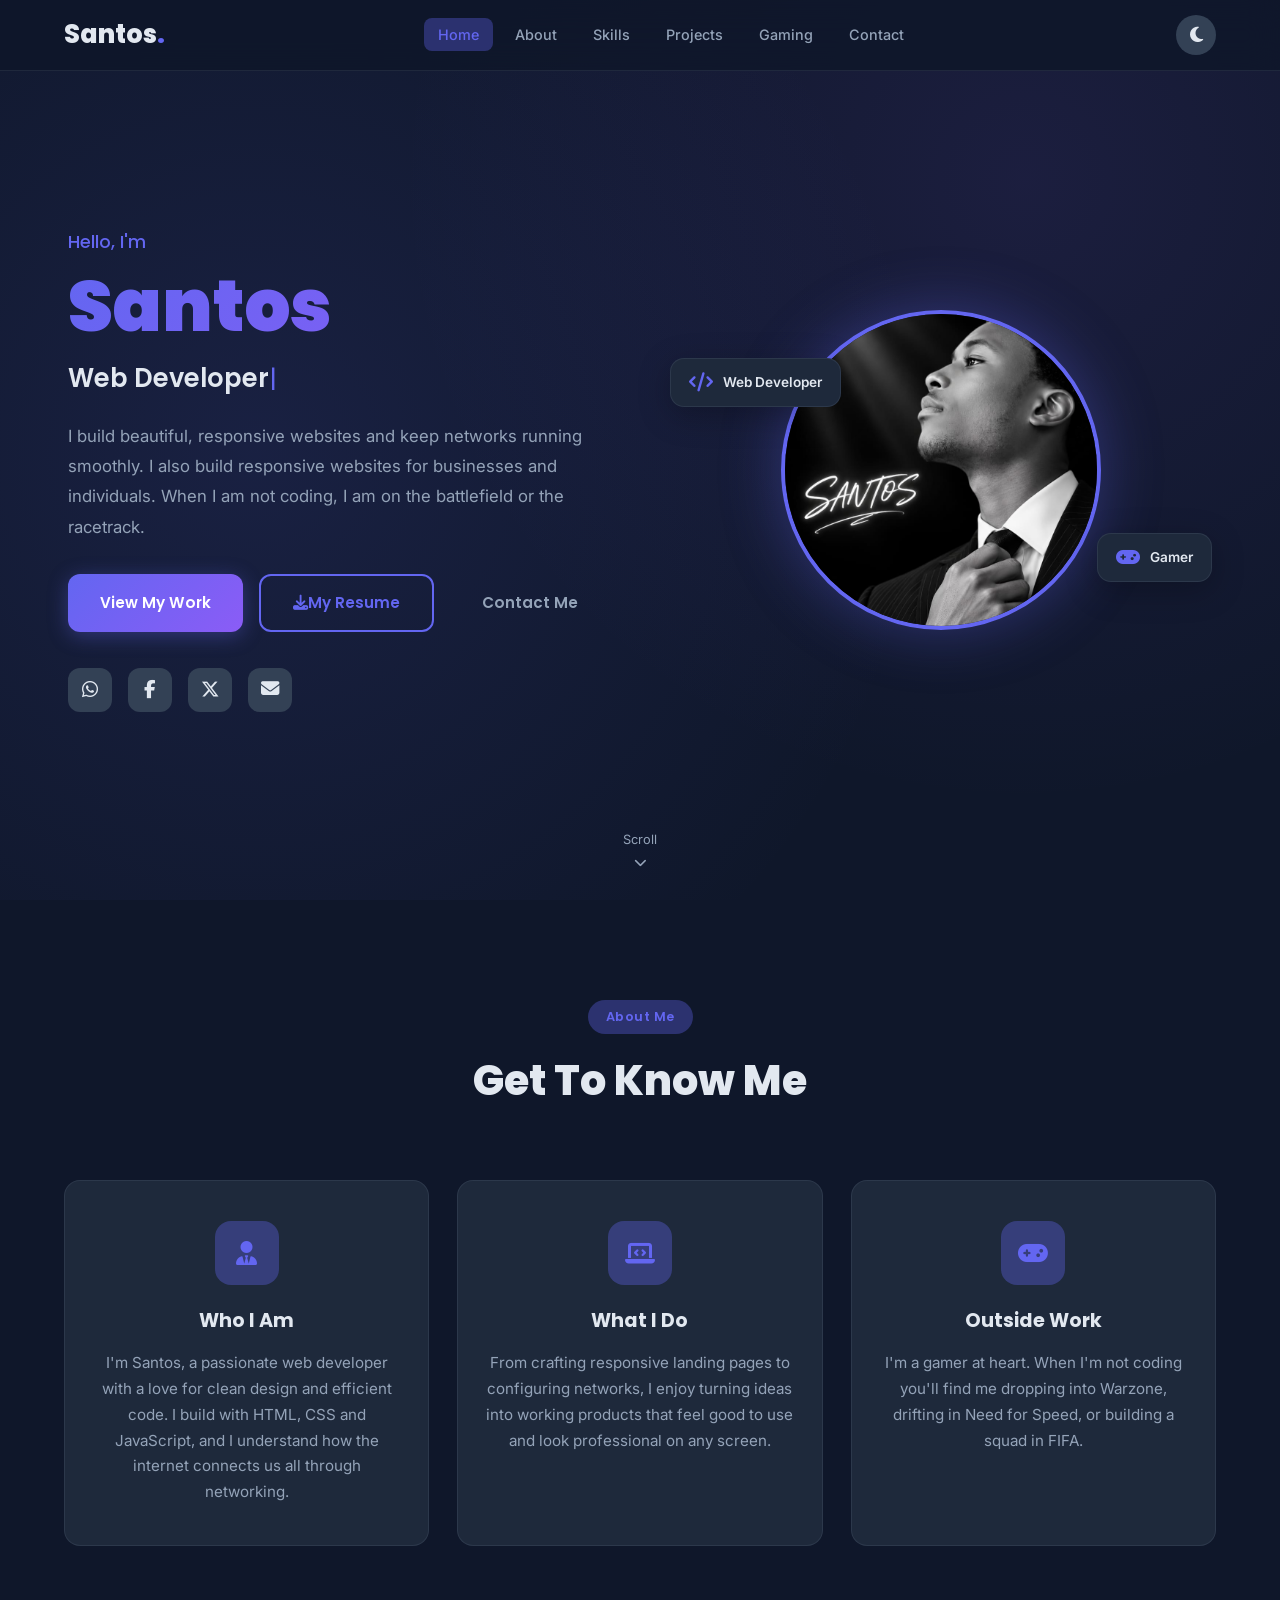
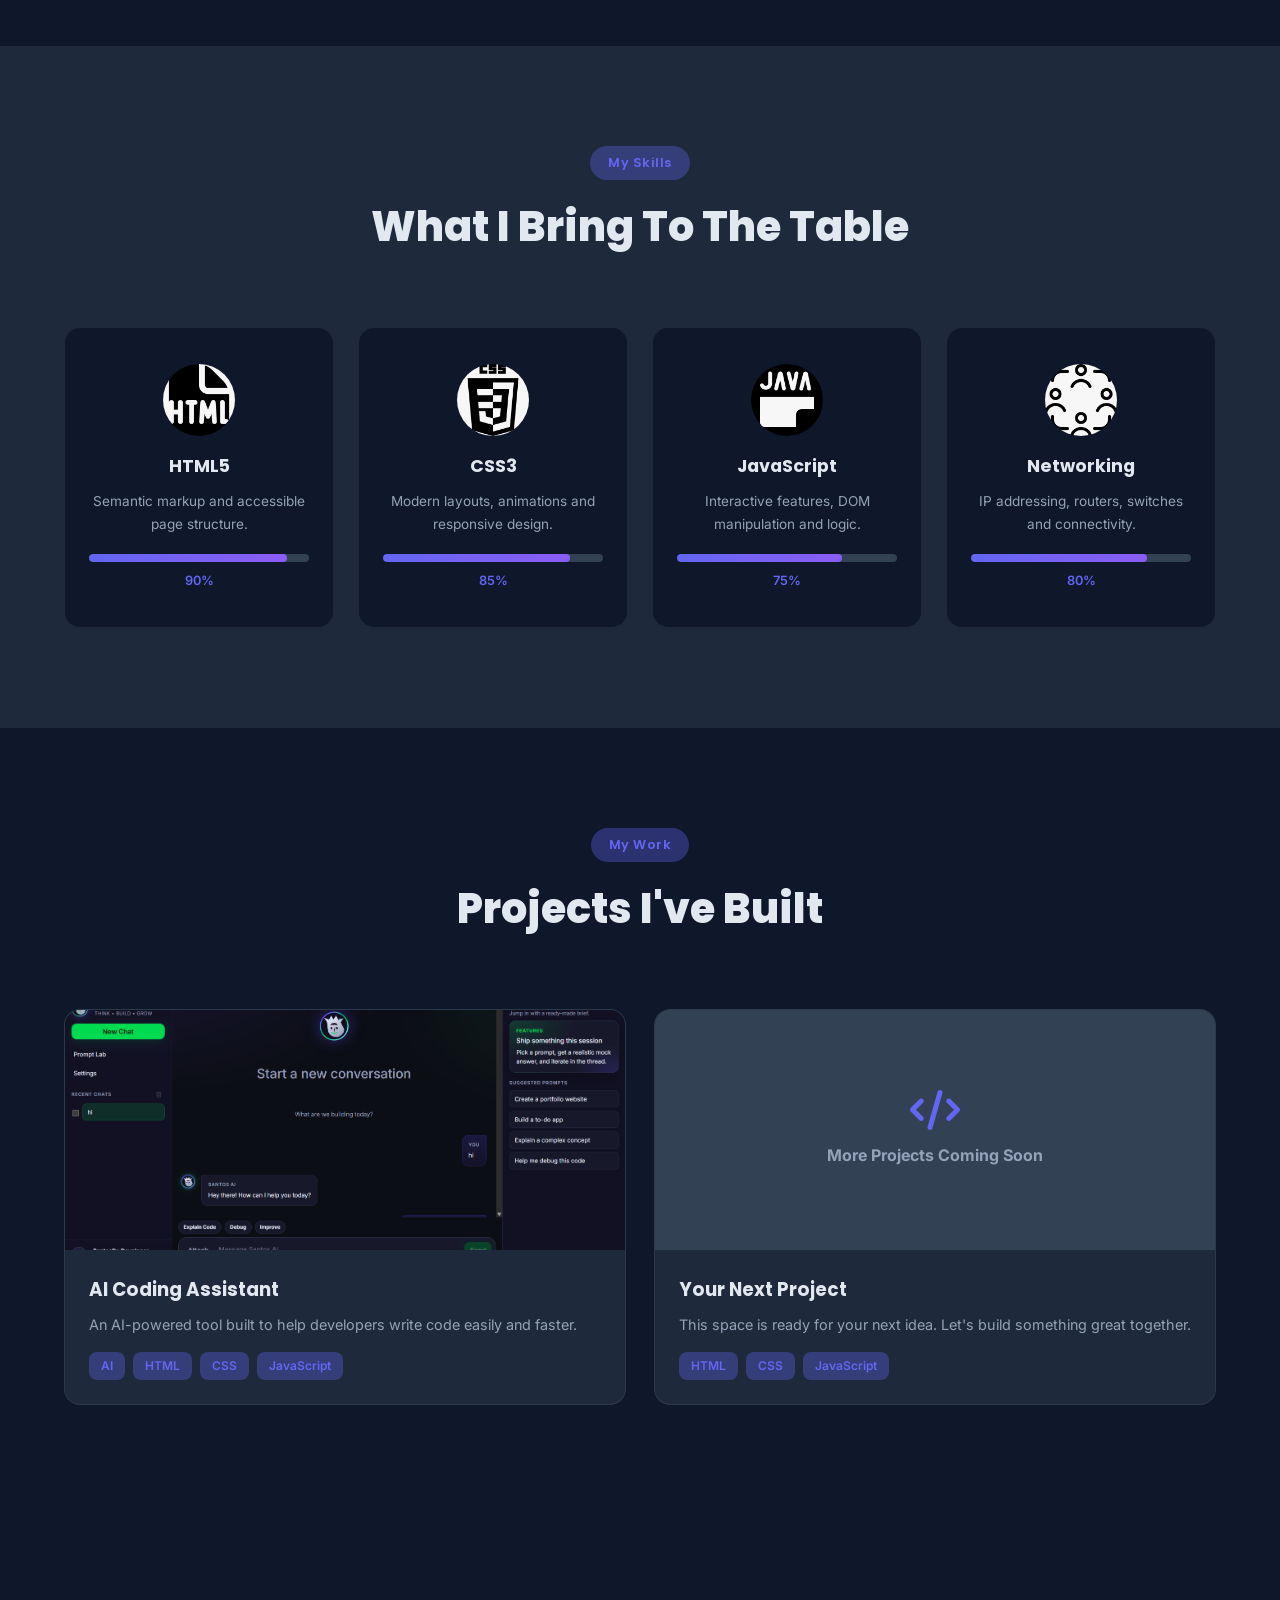
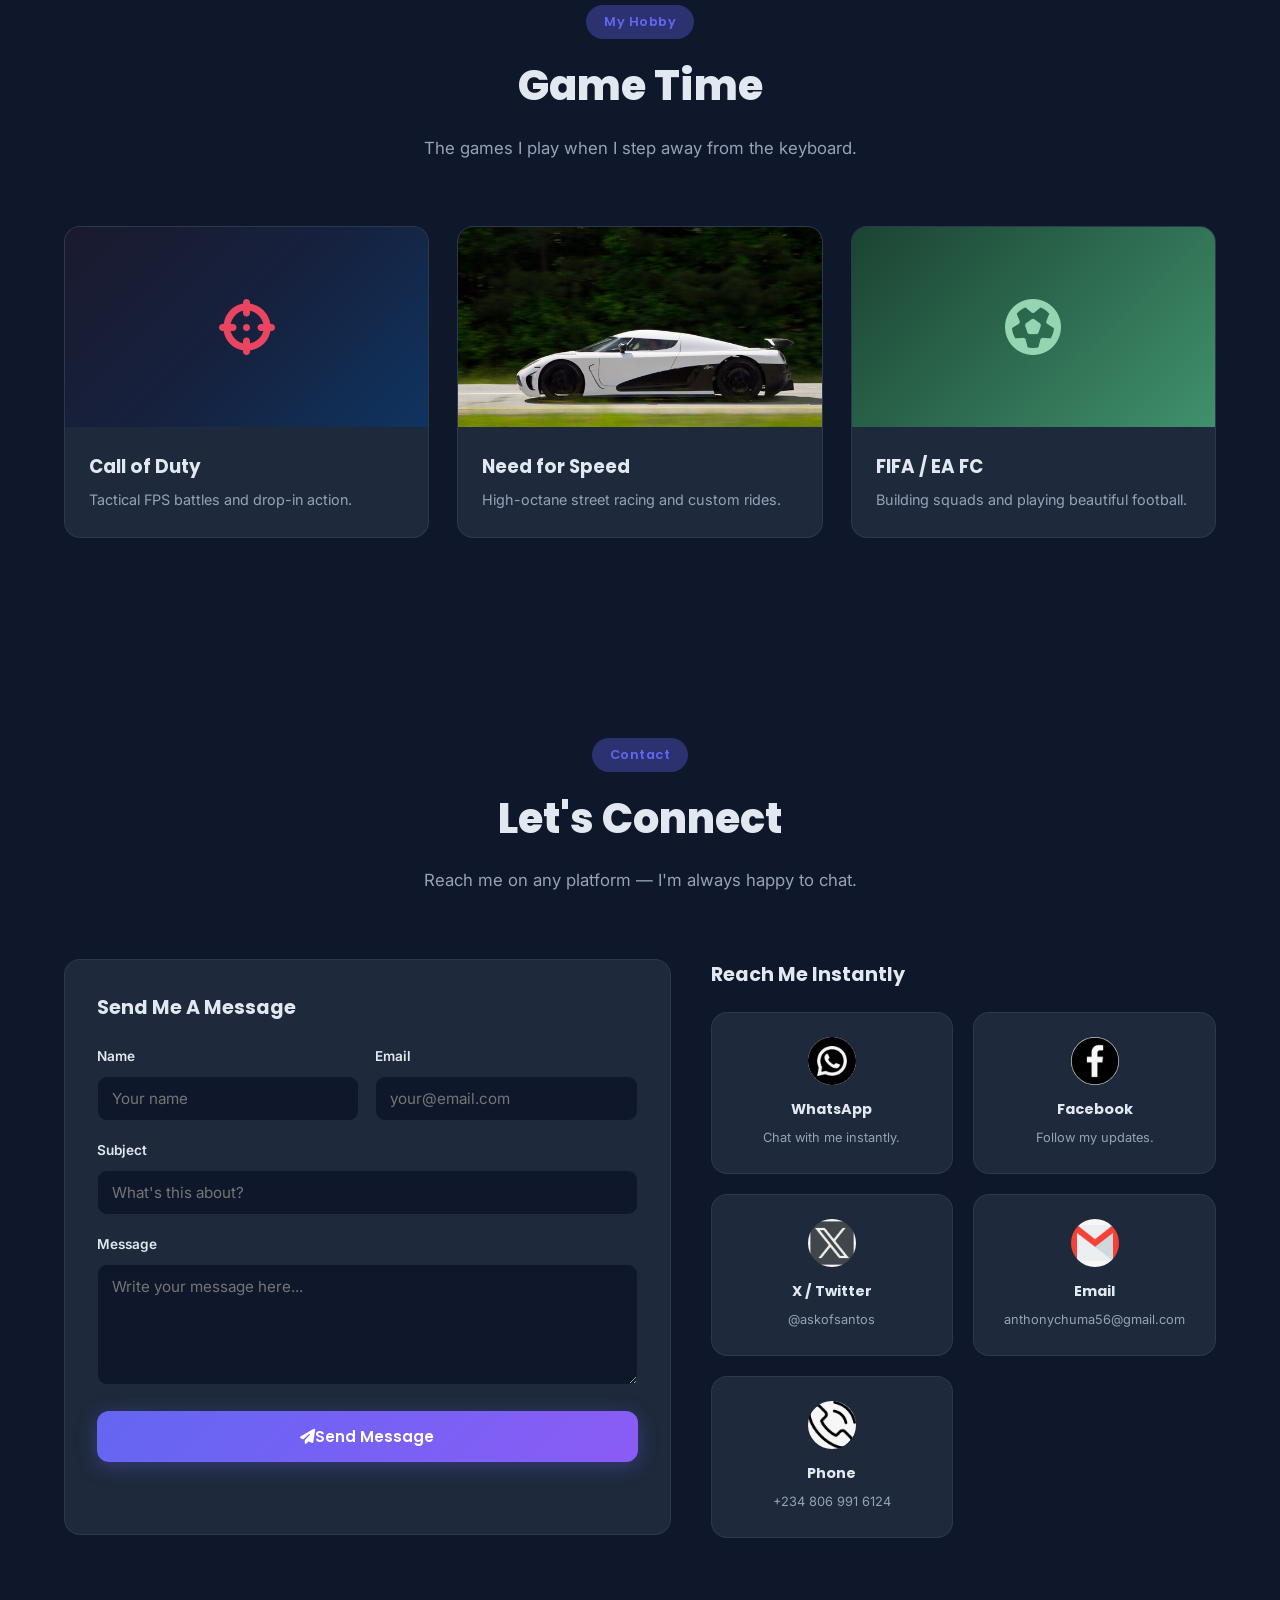
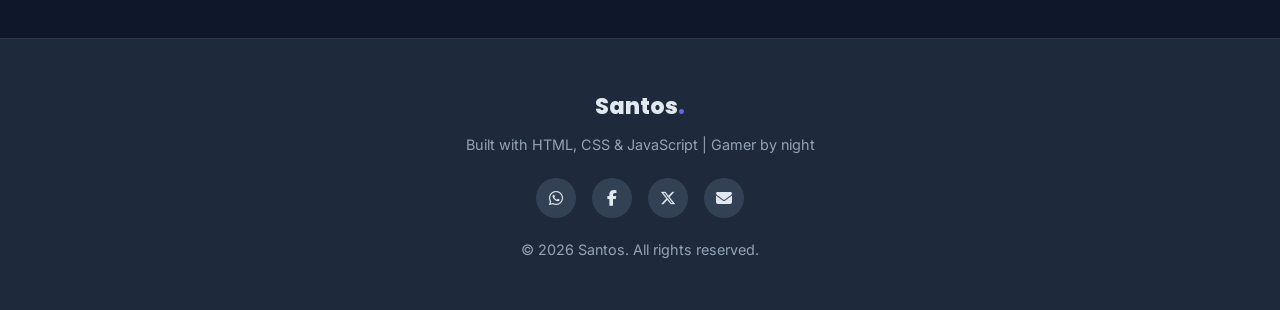
==== index.html @ 4226665b "Update hero description with business websites line" ====
<!DOCTYPE html>
<html lang="en">
<head>
  <meta charset="UTF-8">
  <meta name="viewport" content="width=device-width, initial-scale=1.0">
  <title>Santos | Portfolio</title>
  <meta name="description" content="Portfolio of Santos - Web Developer (HTML, CSS, JavaScript, Networking) and Gamer.">
  <link rel="icon" type="image/png" href="Favicon/favicon.png">
  <link rel="preconnect" href="https://fonts.googleapis.com">
  <link rel="preconnect" href="https://fonts.gstatic.com" crossorigin>
  <link href="https://fonts.googleapis.com/css2?family=Poppins:wght@400;500;600;700;800;900&family=Inter:wght@300;400;500;600;700&display=swap" rel="stylesheet">
  <link rel="stylesheet" href="https://cdnjs.cloudflare.com/ajax/libs/font-awesome/6.5.1/css/all.min.css" integrity="sha512-DTOQO9RWCH3ppGqcWaEA1BIZOC6xxalwEsw9c2QQeAIftl+Vegovlnee1c9QX4TctnWMn13TZye+giMm8e2LwA==" crossorigin="anonymous" referrerpolicy="no-referrer" />
  <link rel="stylesheet" href="css/style.css">
</head>
<body>

  <!-- ======= NAVBAR ======= -->
  <header class="navbar" id="navbar">
    <nav class="nav-container">
      <a href="#home" class="logo">Santos<span class="dot">.</span></a>
      <ul class="nav-links" id="navLinks">
        <li><a href="#home" class="nav-link active">Home</a></li>
        <li><a href="#about" class="nav-link">About</a></li>
        <li><a href="#skills" class="nav-link">Skills</a></li>
        <li><a href="#projects" class="nav-link">Projects</a></li>
        <li><a href="#gaming" class="nav-link">Gaming</a></li>
        <li><a href="#contact" class="nav-link">Contact</a></li>
      </ul>
      <div class="nav-actions">
        <button class="theme-toggle" id="themeToggle" aria-label="Toggle dark/light theme">
          <i class="fas fa-moon" id="themeIcon"></i>
        </button>
        <button class="hamburger" id="hamburger" aria-label="Open menu">
          <span></span><span></span><span></span>
        </button>
      </div>
    </nav>
  </header>

  <!-- ======= HERO ======= -->
  <section id="home" class="hero">
    <div class="hero-container container">
      <div class="hero-text reveal">
        <p class="hero-greet">Hello, I'm</p>
        <h1 class="hero-name">Santos</h1>
        <h2 class="hero-role"><span class="typewriter" id="typewriter"></span><span class="cursor">|</span></h2>
        <p class="hero-desc">
          I build beautiful, responsive websites and keep networks running smoothly.
          I also build responsive websites for businesses and individuals.
          When I am not coding, I am on the battlefield or the racetrack.
        </p>
        <div class="hero-btns">
          <a href="#projects" class="btn btn-primary">View My Work</a>
          <a href="resume.html" class="btn btn-outline"><i class="fas fa-download"></i> My Resume</a>
          <a href="#contact" class="btn btn-ghost">Contact Me</a>
        </div>
        <div class="hero-socials">
          <a href="https://wa.me/2348069916124" target="_blank" rel="noopener" title="WhatsApp"><i class="fab fa-whatsapp"></i></a>
          <a href="https://facebook.com/" target="_blank" rel="noopener" title="Facebook"><i class="fab fa-facebook-f"></i></a>
          <a href="https://x.com/askofsantos" target="_blank" rel="noopener" title="X (Twitter)"><i class="fab fa-x-twitter"></i></a>
          <a href="mailto:anthonychuma56@gmail.com" title="Email"><i class="fas fa-envelope"></i></a>
        </div>
      </div>
      <div class="hero-image reveal">
        <div class="img-frame">
          <img src="Assets/profile-picture.jpeg" alt="Santos profile picture">
        </div>
        <div class="floating-badge badge-code">
          <i class="fas fa-code"></i><span>Web Developer</span>
        </div>
        <div class="floating-badge badge-gamer">
          <i class="fas fa-gamepad"></i><span>Gamer</span>
        </div>
      </div>
    </div>
    <div class="scroll-indicator">
      <span>Scroll</span>
      <i class="fas fa-chevron-down"></i>
    </div>
  </section>

  <!-- ======= ABOUT ======= -->
  <section id="about" class="about section">
    <div class="container">
      <div class="section-head reveal">
        <span class="section-tag">About Me</span>
        <h2 class="section-title">Get To Know Me</h2>
      </div>
      <div class="about-grid">
        <div class="about-card reveal">
          <div class="about-icon"><i class="fas fa-user-tie"></i></div>
          <h3>Who I Am</h3>
          <p>
            I'm Santos, a passionate web developer with a love for clean design and
            efficient code. I build with HTML, CSS and JavaScript, and I understand
            how the internet connects us all through networking.
          </p>
        </div>
        <div class="about-card reveal">
          <div class="about-icon"><i class="fas fa-laptop-code"></i></div>
          <h3>What I Do</h3>
          <p>
            From crafting responsive landing pages to configuring networks,
            I enjoy turning ideas into working products that feel good to use
            and look professional on any screen.
          </p>
        </div>
        <div class="about-card reveal">
          <div class="about-icon"><i class="fas fa-gamepad"></i></div>
          <h3>Outside Work</h3>
          <p>
            I'm a gamer at heart. When I'm not coding you'll find me dropping
            into Warzone, drifting in Need for Speed, or building a squad in FIFA.
          </p>
        </div>
      </div>
    </div>
  </section>

  <!-- ======= SKILLS ======= -->
  <section id="skills" class="skills section">
    <div class="container">
      <div class="section-head reveal">
        <span class="section-tag">My Skills</span>
        <h2 class="section-title">What I Bring To The Table</h2>
      </div>
      <div class="skills-grid">
        <div class="skill-card reveal">
          <div class="skill-logo">
            <img src="Icon/html.png" alt="HTML5 icon">
          </div>
          <h3>HTML5</h3>
          <p>Semantic markup and accessible page structure.</p>
          <div class="skill-bar"><span class="bar bar-html"></span></div>
          <span class="skill-level">90%</span>
        </div>
        <div class="skill-card reveal">
          <div class="skill-logo">
            <img src="Icon/css.png" alt="CSS3 icon">
          </div>
          <h3>CSS3</h3>
          <p>Modern layouts, animations and responsive design.</p>
          <div class="skill-bar"><span class="bar bar-css"></span></div>
          <span class="skill-level">85%</span>
        </div>
        <div class="skill-card reveal">
          <div class="skill-logo">
            <img src="Icon/js.png" alt="JavaScript icon">
          </div>
          <h3>JavaScript</h3>
          <p>Interactive features, DOM manipulation and logic.</p>
          <div class="skill-bar"><span class="bar bar-js"></span></div>
          <span class="skill-level">75%</span>
        </div>
        <div class="skill-card reveal">
          <div class="skill-logo">
            <img src="Icon/networking.png" alt="Networking icon">
          </div>
          <h3>Networking</h3>
          <p>IP addressing, routers, switches and connectivity.</p>
          <div class="skill-bar"><span class="bar bar-net"></span></div>
          <span class="skill-level">80%</span>
        </div>
      </div>
    </div>
  </section>

  <!-- ======= PROJECTS ======= -->
  <section id="projects" class="projects section">
    <div class="container">
      <div class="section-head reveal">
        <span class="section-tag">My Work</span>
        <h2 class="section-title">Projects I've Built</h2>
      </div>
      <div class="projects-grid">
        <div class="project-card reveal">
          <div class="project-img">
            <img src="Assets/project-screenshot.png" alt="AI coding assistant screenshot">
            <div class="project-overlay">
              <div class="project-overlay-note">
                <i class="fas fa-folder-open"></i>
                <span>Available on request</span>
              </div>
            </div>
          </div>
          <div class="project-info">
            <h3>AI Coding Assistant</h3>
            <p>An AI-powered tool built to help developers write code easily and faster.</p>
            <div class="project-tags">
              <span>AI</span><span>HTML</span><span>CSS</span><span>JavaScript</span>
            </div>
          </div>
        </div>
        <div class="project-card reveal">
          <div class="project-img">
            <div class="project-placeholder">
              <i class="fas fa-code"></i>
              <h3>More Projects Coming Soon</h3>
            </div>
          </div>
          <div class="project-info">
            <h3>Your Next Project</h3>
            <p>This space is ready for your next idea. Let's build something great together.</p>
            <div class="project-tags">
              <span>HTML</span><span>CSS</span><span>JavaScript</span>
            </div>
          </div>
        </div>
      </div>
    </div>
  </section>

  <!-- ======= GAMING ======= -->
  <section id="gaming" class="gaming section">
    <div class="container">
      <div class="section-head reveal">
        <span class="section-tag">My Hobby</span>
        <h2 class="section-title">Game Time</h2>
        <p class="section-sub">The games I play when I step away from the keyboard.</p>
      </div>
      <div class="gaming-grid">
        <div class="game-card reveal">
          <div class="game-art cod-art"><i class="fas fa-crosshairs"></i></div>
          <div class="game-info">
            <h3>Call of Duty</h3>
            <p>Tactical FPS battles and drop-in action.</p>
          </div>
        </div>
        <div class="game-card reveal">
          <div class="game-art">
            <img src="Assets/nfs-card-1.png" alt="Need for Speed">
          </div>
          <div class="game-info">
            <h3>Need for Speed</h3>
            <p>High-octane street racing and custom rides.</p>
          </div>
        </div>
        <div class="game-card reveal">
          <div class="game-art fifa-art"><i class="fas fa-futbol"></i></div>
          <div class="game-info">
            <h3>FIFA / EA FC</h3>
            <p>Building squads and playing beautiful football.</p>
          </div>
        </div>
      </div>
    </div>
  </section>

  <!-- ======= CONTACT ======= -->
  <section id="contact" class="contact section">
    <div class="container">
      <div class="section-head reveal">
        <span class="section-tag">Contact</span>
        <h2 class="section-title">Let's Connect</h2>
        <p class="section-sub">Reach me on any platform — I'm always happy to chat.</p>
      </div>
      <div class="contact-cols reveal">
        <div class="contact-form-wrap">
          <h3 class="form-title">Send Me A Message</h3>
          <form id="contactForm" class="contact-form" novalidate>
            <div class="form-row">
              <div class="form-group">
                <label for="name">Name</label>
                <input type="text" id="name" name="name" placeholder="Your name" required>
              </div>
              <div class="form-group">
                <label for="email">Email</label>
                <input type="email" id="email" name="email" placeholder="your@email.com" required>
              </div>
            </div>
            <div class="form-group">
              <label for="subject">Subject</label>
              <input type="text" id="subject" name="subject" placeholder="What's this about?" required>
            </div>
            <div class="form-group">
              <label for="message">Message</label>
              <textarea id="message" name="message" rows="5" placeholder="Write your message here..." required></textarea>
            </div>
            <button type="submit" class="btn btn-primary form-submit">
              <i class="fas fa-paper-plane"></i> Send Message
            </button>
            <p class="form-status" id="formStatus" role="alert"></p>
          </form>
        </div>
        <div class="contact-cards-wrap">
          <h3 class="form-title">Reach Me Instantly</h3>
          <div class="contact-grid">
        <a href="https://wa.me/2348069916124" target="_blank" rel="noopener" class="contact-card">
          <img src="Icon/whatsapp.png" alt="WhatsApp" class="contact-icon">
          <h3>WhatsApp</h3>
          <p>Chat with me instantly.</p>
        </a>
        <a href="https://facebook.com/" target="_blank" rel="noopener" class="contact-card">
          <img src="Icon/facebook.png" alt="Facebook" class="contact-icon">
          <h3>Facebook</h3>
          <p>Follow my updates.</p>
        </a>
        <a href="https://x.com/askofsantos" target="_blank" rel="noopener" class="contact-card">
          <img src="Icon/x.png" alt="X (Twitter)" class="contact-icon">
          <h3>X / Twitter</h3>
          <p>@askofsantos</p>
        </a>
        <a href="mailto:anthonychuma56@gmail.com" class="contact-card">
          <img src="Icon/email.png" alt="Email" class="contact-icon">
          <h3>Email</h3>
          <p>anthonychuma56@gmail.com</p>
        </a>
        <a href="tel:+2348069916124" class="contact-card">
          <img src="Icon/phone.png" alt="Phone" class="contact-icon">
          <h3>Phone</h3>
          <p>+234 806 991 6124</p>
        </a>
      </div>
        </div>
      </div>
    </div>
  </section>

  <!-- ======= FOOTER ======= -->
  <footer class="footer">
    <div class="container">
      <div class="footer-brand">Santos<span class="dot">.</span></div>
      <p>Built with HTML, CSS &amp; JavaScript | Gamer by night</p>
      <div class="footer-socials">
        <a href="https://wa.me/2348069916124" target="_blank" rel="noopener" title="WhatsApp"><i class="fab fa-whatsapp"></i></a>
        <a href="https://facebook.com/" target="_blank" rel="noopener" title="Facebook"><i class="fab fa-facebook-f"></i></a>
        <a href="https://x.com/askofsantos" target="_blank" rel="noopener" title="X (Twitter)"><i class="fab fa-x-twitter"></i></a>
        <a href="mailto:anthonychuma56@gmail.com" title="Email"><i class="fas fa-envelope"></i></a>
      </div>
      <p class="footer-copy">&copy; <span id="year"></span> Santos. All rights reserved.</p>
    </div>
  </footer>

  <button id="backToTop" class="back-to-top" aria-label="Back to top">
    <i class="fas fa-arrow-up"></i>
  </button>

  <script src="js/script.js"></script>
</body>
</html>
---- css/style.css ----
/* ======================================
   VARIABLES & THEME
   ====================================== */
:root {
  --bg: #0f172a;
  --bg2: #1e293b;
  --surface: #334155;
  --text: #e2e8f0;
  --text2: #94a3b8;
  --accent: #6366f1;
  --accent2: #8b5cf6;
  --accent-glow: rgba(99,102,241,.35);
  --gradient: linear-gradient(135deg, var(--accent), var(--accent2));
  --border: rgba(148,163,184,.12);
  --card-shadow: 0 8px 32px rgba(0,0,0,.25);
  --radius: 16px;
  --transition: .35s cubic-bezier(.4,0,.2,1);
  --font-head: 'Poppins', sans-serif;
  --font-body: 'Inter', sans-serif;
}

[data-theme="light"] {
  --bg: #f1f5f9;
  --bg2: #ffffff;
  --surface: #e2e8f0;
  --text: #0f172a;
  --text2: #475569;
  --border: rgba(15,23,42,.08);
  --card-shadow: 0 8px 32px rgba(0,0,0,.08);
}

/* ======================================
   RESET
   ====================================== */
*, *::before, *::after { margin: 0; padding: 0; box-sizing: border-box; }
html { scroll-behavior: smooth; scroll-padding-top: 80px; }
body {
  font-family: var(--font-body);
  background: var(--bg);
  color: var(--text);
  line-height: 1.7;
  transition: background var(--transition), color var(--transition);
  overflow-x: hidden;
}
a { text-decoration: none; color: inherit; transition: color var(--transition); }
ul { list-style: none; }
img { max-width: 100%; display: block; }
button { border: none; background: none; cursor: pointer; color: inherit; font-family: inherit; }
.container { max-width: 1200px; margin: 0 auto; padding: 0 24px; }

/* ======================================
   SCROLLBAR
   ====================================== */
::-webkit-scrollbar { width: 8px; }
::-webkit-scrollbar-track { background: var(--bg); }
::-webkit-scrollbar-thumb { background: var(--accent); border-radius: 99px; }

/* ======================================
   NAVBAR
   ====================================== */
.navbar {
  position: fixed; top: 0; left: 0; width: 100%; z-index: 1000;
  background: rgba(15,23,42,.85);
  backdrop-filter: blur(16px);
  border-bottom: 1px solid var(--border);
  transition: background var(--transition);
}
[data-theme="light"] .navbar { background: rgba(241,245,249,.85); }
.nav-container {
  max-width: 1200px; margin: 0 auto; padding: 0 24px;
  display: flex; align-items: center; justify-content: space-between;
  height: 70px;
}
.logo {
  font-family: var(--font-head); font-size: 1.6rem; font-weight: 800;
  color: var(--text); transition: color var(--transition);
}
.dot { color: var(--accent); }
.nav-links { display: flex; gap: 8px; }
.nav-link {
  font-size: .9rem; font-weight: 500; padding: 8px 14px; border-radius: 8px;
  color: var(--text2); transition: color var(--transition), background var(--transition);
}
.nav-link:hover, .nav-link.active { color: var(--accent); background: var(--accent-glow); }
.nav-actions { display: flex; align-items: center; gap: 12px; }
.theme-toggle {
  width: 40px; height: 40px; border-radius: 50%;
  display: flex; align-items: center; justify-content: center;
  background: var(--surface); font-size: 1.1rem; transition: background var(--transition), transform .3s;
}
.theme-toggle:hover { transform: rotate(30deg); background: var(--accent-glow); }
.hamburger { display: none; flex-direction: column; gap: 5px; width: 28px; padding: 4px 0; }
.hamburger span {
  display: block; height: 2.5px; background: var(--text); border-radius: 4px;
  transition: transform var(--transition), opacity var(--transition);
}
.hamburger.open span:nth-child(1) { transform: translateY(8px) rotate(45deg); }
.hamburger.open span:nth-child(2) { opacity: 0; }
.hamburger.open span:nth-child(3) { transform: translateY(-8px) rotate(-45deg); }

/* ======================================
   HERO
   ====================================== */
.hero {
  min-height: 100vh; display: flex; align-items: center; position: relative;
  padding: 120px 0 80px;
  background:
    radial-gradient(circle at 20% 50%, rgba(99,102,241,.12) 0%, transparent 60%),
    radial-gradient(circle at 80% 20%, rgba(139,92,246,.10) 0%, transparent 50%),
    var(--bg);
}
.hero-container {
  display: grid; grid-template-columns: 1fr 1fr; align-items: center; gap: 60px;
}
.hero-greet {
  font-size: 1.1rem; font-weight: 500; color: var(--accent); margin-bottom: 8px;
  font-family: var(--font-head);
}
.hero-name {
  font-family: var(--font-head); font-size: clamp(2.8rem,6vw,4.5rem);
  font-weight: 900; line-height: 1.1; margin-bottom: 12px;
  background: var(--gradient); -webkit-background-clip: text;
  -webkit-text-fill-color: transparent; background-clip: text;
}
.hero-role {
  font-family: var(--font-head); font-size: clamp(1.2rem,2.5vw,1.6rem);
  font-weight: 600; margin-bottom: 20px; color: var(--text2); min-height: 42px;
}
.typewriter { color: var(--text); }
.cursor { animation: blink .8s step-end infinite; color: var(--accent); font-weight: 400; }
@keyframes blink { 50% { opacity: 0; } }
.hero-desc {
  font-size: 1.05rem; color: var(--text2); max-width: 520px; margin-bottom: 32px; line-height: 1.8;
}
.hero-btns { display: flex; gap: 16px; flex-wrap: wrap; margin-bottom: 36px; }
.btn {
  display: inline-flex; align-items: center; justify-content: center;
  padding: 14px 32px; border-radius: 12px; font-weight: 600; font-size: .95rem;
  transition: transform .25s, box-shadow .3s; font-family: var(--font-head);
}
.btn:hover { transform: translateY(-3px); }
.btn-primary {
  background: var(--gradient); color: #fff;
  box-shadow: 0 4px 20px var(--accent-glow);
}
.btn-primary:hover { box-shadow: 0 8px 30px var(--accent-glow); }
.btn-outline { border: 2px solid var(--accent); color: var(--accent); }
.btn-outline:hover { background: var(--accent-glow); }
.btn-ghost { color: var(--text2); }
.btn-ghost:hover { color: var(--accent); }
.btn-ghost i { font-size: 1rem; }

.hero-socials { display: flex; gap: 16px; }
.hero-socials a {
  width: 44px; height: 44px; border-radius: 12px;
  display: flex; align-items: center; justify-content: center;
  background: var(--surface); font-size: 1.15rem; transition: background var(--transition), transform .3s;
}
.hero-socials a:hover { background: var(--accent); color: #fff; transform: translateY(-3px); }

.hero-image { position: relative; display: flex; justify-content: center; }
.img-frame {
  width: 320px; height: 320px; border-radius: 50%; overflow: hidden;
  border: 4px solid var(--accent);
  box-shadow: 0 0 60px var(--accent-glow);
  animation: pulse-frame 4s ease-in-out infinite;
}
@keyframes pulse-frame {
  0%,100% { box-shadow: 0 0 30px var(--accent-glow); }
  50% { box-shadow: 0 0 60px var(--accent-glow); }
}
.img-frame img { width: 100%; height: 100%; object-fit: cover; }

.floating-badge {
  position: absolute; padding: 12px 18px; border-radius: 14px;
  background: var(--bg2); border: 1px solid var(--border);
  box-shadow: var(--card-shadow); display: flex; align-items: center; gap: 10px;
  font-size: .85rem; font-weight: 600; animation: float 6s ease-in-out infinite;
}
.floating-badge i { font-size: 1.2rem; color: var(--accent); }
.badge-code { top: 15%; left: 0; }
.badge-gamer { bottom: 15%; right: 0; animation-delay: 3s; }
@keyframes float {
  0%,100% { transform: translateY(0); }
  50% { transform: translateY(-12px); }
}

.scroll-indicator {
  position: absolute; bottom: 30px; left: 50%; transform: translateX(-50%);
  display: flex; flex-direction: column; align-items: center; gap: 6px;
  color: var(--text2); font-size: .8rem; animation: scroll-bounce 2s infinite;
}
@keyframes scroll-bounce { 50% { transform: translateX(-50%) translateY(8px); } }

/* ======================================
   SECTIONS
   ====================================== */
.section { padding: 100px 0; }
.section-head { text-align: center; margin-bottom: 64px; }
.section-tag {
  display: inline-block; padding: 6px 18px; border-radius: 99px;
  font-size: .8rem; font-weight: 600; letter-spacing: .5px;
  background: var(--accent-glow); color: var(--accent); margin-bottom: 12px;
  font-family: var(--font-head);
}
.section-title {
  font-family: var(--font-head); font-size: clamp(1.8rem,4vw,2.6rem);
  font-weight: 800; margin-bottom: 12px;
}
.section-sub { color: var(--text2); font-size: 1.05rem; max-width: 560px; margin: 0 auto; }

/* ======================================
   ABOUT
   ====================================== */
.about-grid {
  display: grid; grid-template-columns: repeat(3,1fr); gap: 28px;
}
.about-card {
  background: var(--bg2); border: 1px solid var(--border);
  border-radius: var(--radius); padding: 40px 28px; text-align: center;
  transition: transform .3s, box-shadow .3s;
}
.about-card:hover { transform: translateY(-6px); box-shadow: var(--card-shadow); }
.about-icon {
  width: 64px; height: 64px; border-radius: 16px; margin: 0 auto 20px;
  display: flex; align-items: center; justify-content: center;
  background: var(--accent-glow); font-size: 1.5rem; color: var(--accent);
}
.about-card h3 { font-family: var(--font-head); font-size: 1.2rem; margin-bottom: 12px; }
.about-card p { color: var(--text2); font-size: .95rem; }

/* ======================================
   SKILLS
   ====================================== */
.skills { background: var(--bg2); }
.skills-grid { display: grid; grid-template-columns: repeat(4,1fr); gap: 24px; }
.skill-card {
  background: var(--bg); border: 1px solid var(--border);
  border-radius: var(--radius); padding: 36px 24px; text-align: center;
  transition: transform .3s, box-shadow .3s;
}
.skill-card:hover { transform: translateY(-6px); box-shadow: var(--card-shadow); }
.skill-logo { width: 72px; height: 72px; margin: 0 auto 16px; border-radius: 50%; overflow: hidden; }
.skill-logo img { width: 100%; height: 100%; object-fit: cover; }
.skill-card h3 { font-family: var(--font-head); font-size: 1.1rem; margin-bottom: 8px; }
.skill-card p { color: var(--text2); font-size: .85rem; margin-bottom: 18px; }
.skill-bar {
  width: 100%; height: 8px; border-radius: 99px; background: var(--surface); overflow: hidden;
}
.bar {
  display: block; height: 100%; border-radius: 99px;
  background: var(--gradient); width: 0; transition: width 1.2s cubic-bezier(.4,0,.2,1);
}
.bar-html.animated  { width: 90%; }
.bar-css.animated   { width: 85%; }
.bar-js.animated    { width: 75%; }
.bar-net.animated   { width: 80%; }
.skill-level { display: block; margin-top: 8px; font-size: .8rem; color: var(--accent); font-weight: 600; }

/* ======================================
   PROJECTS
   ====================================== */
.projects-grid { display: grid; grid-template-columns: repeat(2,1fr); gap: 28px; }
.project-card {
  background: var(--bg2); border: 1px solid var(--border);
  border-radius: var(--radius); overflow: hidden;
  transition: transform .3s, box-shadow .3s;
}
.project-card:hover { transform: translateY(-6px); box-shadow: var(--card-shadow); }
.project-img { position: relative; overflow: hidden; height: 240px; background: var(--surface); }
.project-img img { width: 100%; height: 100%; object-fit: cover; transition: transform .5s; }
.project-card:hover .project-img img { transform: scale(1.06); }
.project-placeholder {
  width: 100%; height: 100%; display: flex; flex-direction: column;
  align-items: center; justify-content: center; gap: 12px; color: var(--text2);
}
.project-placeholder i { font-size: 2.5rem; color: var(--accent); }
.project-placeholder h3 { font-size: 1rem; }
.project-overlay {
  position: absolute; inset: 0; background: rgba(15,23,42,.75);
  display: flex; align-items: center; justify-content: center;
  opacity: 0; transition: opacity .4s;
}
.project-card:hover .project-overlay { opacity: 1; }
.project-links { display: flex; gap: 16px; }
.project-links a {
  width: 44px; height: 44px; border-radius: 50%;
  display: flex; align-items: center; justify-content: center;
  background: var(--accent); color: #fff; font-size: 1rem;
  transition: transform .3s;
}
.project-links a:hover { transform: scale(1.1); }
.project-overlay-note {
  display: flex; flex-direction: column; align-items: center; gap: 10px;
  color: #fff; font-weight: 600; font-family: var(--font-head);
}
.project-overlay-note i { font-size: 1.6rem; }
.project-overlay-note span {
  background: var(--accent); padding: 6px 16px; border-radius: 99px; font-size: .8rem;
}
.project-info { padding: 24px; }
.project-info h3 { font-family: var(--font-head); font-size: 1.15rem; margin-bottom: 8px; }
.project-info p { color: var(--text2); font-size: .9rem; margin-bottom: 14px; }
.project-tags { display: flex; flex-wrap: wrap; gap: 8px; }
.project-tags span {
  padding: 4px 12px; border-radius: 8px; font-size: .75rem; font-weight: 600;
  background: var(--accent-glow); color: var(--accent);
}

/* ======================================
   GAMING
   ====================================== */
.gaming-grid { display: grid; grid-template-columns: repeat(3,1fr); gap: 28px; }
.game-card {
  background: var(--bg2); border: 1px solid var(--border);
  border-radius: var(--radius); overflow: hidden;
  transition: transform .3s, box-shadow .3s;
}
.game-card:hover { transform: translateY(-6px) scale(1.02); box-shadow: var(--card-shadow); }
.game-art {
  height: 200px; display: flex; align-items: center; justify-content: center;
  overflow: hidden; position: relative;
}
.game-art img { width: 100%; height: 100%; object-fit: cover; transition: transform .5s; }
.game-card:hover .game-art img { transform: scale(1.08); }
.cod-art {
  background: linear-gradient(135deg, #1a1a2e, #16213e, #0f3460);
}
.cod-art i { font-size: 3.5rem; color: #e94560; animation: pulse-icon 2s infinite; }
@keyframes pulse-icon { 0%,100% { transform: scale(1); } 50% { transform: scale(1.15); } }
.fifa-art {
  background: linear-gradient(135deg, #1b4332, #2d6a4f, #40916c);
}
.fifa-art i { font-size: 3.5rem; color: #95d5b2; animation: pulse-icon 2s infinite; }
.game-info { padding: 24px; }
.game-info h3 { font-family: var(--font-head); font-size: 1.15rem; margin-bottom: 6px; }
.game-info p { color: var(--text2); font-size: .9rem; }

/* ======================================
   CONTACT
   ====================================== */
.contact-grid {
  display: grid; grid-template-columns: repeat(5,1fr); gap: 20px;
}
.contact-cols { display: grid; grid-template-columns: 1.2fr 1fr; gap: 40px; align-items: start; }
.form-title { font-family: var(--font-head); font-size: 1.2rem; font-weight: 700; margin-bottom: 20px; }
.contact-form-wrap {
  background: var(--bg2); border: 1px solid var(--border);
  border-radius: var(--radius); padding: 32px;
}
.contact-cards-wrap .contact-grid { grid-template-columns: 1fr 1fr; }
.contact-cards-wrap .contact-card {
  padding: 24px 12px;
}
.contact-cards-wrap .contact-card h3 { font-size: .9rem; }

.contact-form .form-row { display: grid; grid-template-columns: 1fr 1fr; gap: 16px; }
.form-group { margin-bottom: 18px; }
.form-group label { display: block; font-size: .85rem; font-weight: 600; margin-bottom: 8px; }
.form-group input,
.form-group textarea {
  width: 100%; padding: 12px 14px; border-radius: 10px;
  background: var(--bg); border: 1px solid var(--border);
  color: var(--text); font-family: var(--font-body); font-size: .95rem;
  transition: border-color var(--transition), box-shadow var(--transition);
}
.form-group input:focus,
.form-group textarea:focus {
  outline: none; border-color: var(--accent);
  box-shadow: 0 0 0 3px var(--accent-glow);
}
.form-group textarea { resize: vertical; min-height: 120px; }
.form-group input.input-error,
.form-group textarea.input-error { border-color: #ef4444; }
.form-submit { width: 100%; }
.form-status { margin-top: 16px; font-size: .9rem; font-weight: 500; min-height: 24px; }
.form-status.success { color: #22c55e; }
.form-status.error { color: #ef4444; }
.form-status .spinner {
  display: inline-block; width: 14px; height: 14px; margin-right: 8px;
  border: 2px solid rgba(99,102,241,.3); border-top-color: var(--accent);
  border-radius: 50%; animation: spin .8s linear infinite; vertical-align: middle;
}
@keyframes spin { to { transform: rotate(360deg); } }
.contact-card {
  background: var(--bg2); border: 1px solid var(--border);
  border-radius: var(--radius); padding: 32px 16px; text-align: center;
  transition: transform .3s, box-shadow .3s; display: flex;
  flex-direction: column; align-items: center;
}
.contact-card:hover { transform: translateY(-6px); box-shadow: var(--card-shadow); }
.contact-icon { width: 48px; height: 48px; border-radius: 50%; object-fit: cover; margin-bottom: 12px; }
.contact-card h3 { font-family: var(--font-head); font-size: .95rem; margin-bottom: 6px; }
.contact-card p { color: var(--text2); font-size: .8rem; }

/* ======================================
   FOOTER
   ====================================== */
.footer {
  text-align: center; padding: 48px 24px; background: var(--bg2);
  border-top: 1px solid var(--border);
}
.footer-brand {
  font-family: var(--font-head); font-size: 1.4rem; font-weight: 800; margin-bottom: 8px;
}
.footer p { color: var(--text2); font-size: .9rem; }
.footer-socials { display: flex; justify-content: center; gap: 16px; margin: 20px 0; }
.footer-socials a {
  width: 40px; height: 40px; border-radius: 50%; display: flex;
  align-items: center; justify-content: center; background: var(--surface);
  font-size: 1rem; transition: background var(--transition), transform .3s;
}
.footer-socials a:hover { background: var(--accent); color: #fff; transform: translateY(-3px); }
.footer-copy { margin-top: 16px; font-size: .8rem; }

/* ======================================
   BACK TO TOP
   ====================================== */
.back-to-top {
  position: fixed; bottom: 32px; right: 32px; width: 48px; height: 48px;
  border-radius: 50%; background: var(--accent); color: #fff;
  font-size: 1.1rem; display: flex; align-items: center; justify-content: center;
  box-shadow: 0 4px 16px var(--accent-glow); z-index: 900;
  opacity: 0; pointer-events: none; transform: translateY(20px);
  transition: opacity .4s, transform .4s;
}
.back-to-top.visible { opacity: 1; pointer-events: all; transform: translateY(0); }
.back-to-top:hover { transform: translateY(-3px); }

/* ======================================
   REVEAL ANIMATION
   ====================================== */
.reveal {
  opacity: 0; transform: translateY(40px);
  transition: opacity .8s cubic-bezier(.4,0,.2,1), transform .8s cubic-bezier(.4,0,.2,1);
}
.reveal.visible { opacity: 1; transform: translateY(0); }

/* ======================================
   RESPONSIVE
   ====================================== */
@media (max-width: 1024px) {
  .skills-grid { grid-template-columns: repeat(2,1fr); }
  .gaming-grid { grid-template-columns: repeat(3,1fr); }
  .contact-grid { grid-template-columns: repeat(3,1fr); }
  .contact-cols { grid-template-columns: 1fr; gap: 32px; }
}

@media (max-width: 768px) {
  .nav-links {
    position: fixed; top: 70px; left: 0; width: 100%; background: var(--bg2);
    flex-direction: column; padding: 24px; gap: 4px;
    border-bottom: 1px solid var(--border); transform: translateY(-120%);
    transition: transform var(--transition);
  }
  .nav-links.open { transform: translateY(0); }
  .hamburger { display: flex; }
  .hero-container { grid-template-columns: 1fr; text-align: center; gap: 40px; }
  .hero-desc { margin: 0 auto 32px; }
  .hero-btns { justify-content: center; }
  .hero-socials { justify-content: center; }
  .hero-image { order: -1; }
  .img-frame { width: 220px; height: 220px; }
  .floating-badge { display: none; }
  .scroll-indicator { display: none; }
  .about-grid { grid-template-columns: 1fr; }
  .skills-grid { grid-template-columns: 1fr 1fr; }
  .projects-grid { grid-template-columns: 1fr; }
  .gaming-grid { grid-template-columns: 1fr 1fr; }
  .contact-grid { grid-template-columns: repeat(3,1fr); }
}

@media (max-width: 480px) {
  .skills-grid { grid-template-columns: 1fr; }
  .gaming-grid { grid-template-columns: 1fr; }
  .contact-grid { grid-template-columns: 1fr 1fr; }
  .contact-form .form-row { grid-template-columns: 1fr; }
  .hero-btns { flex-direction: column; align-items: center; }
}
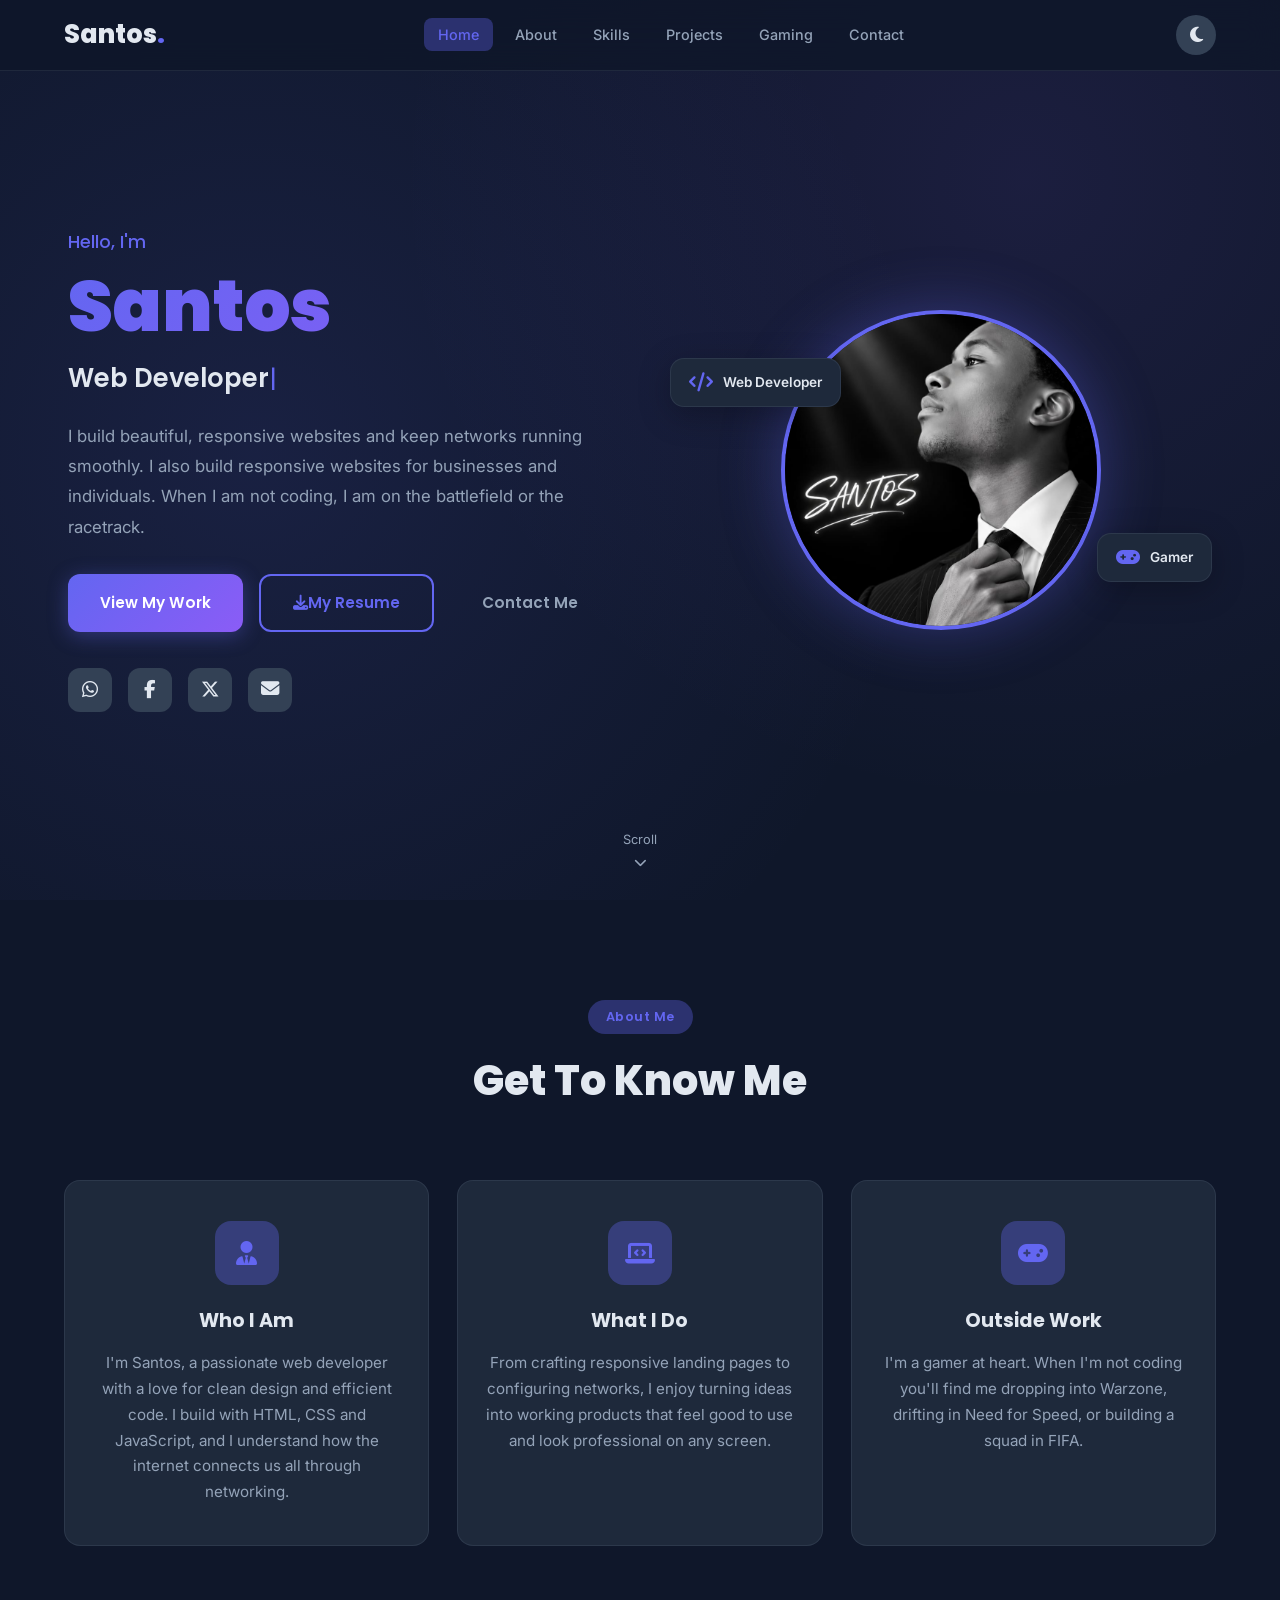
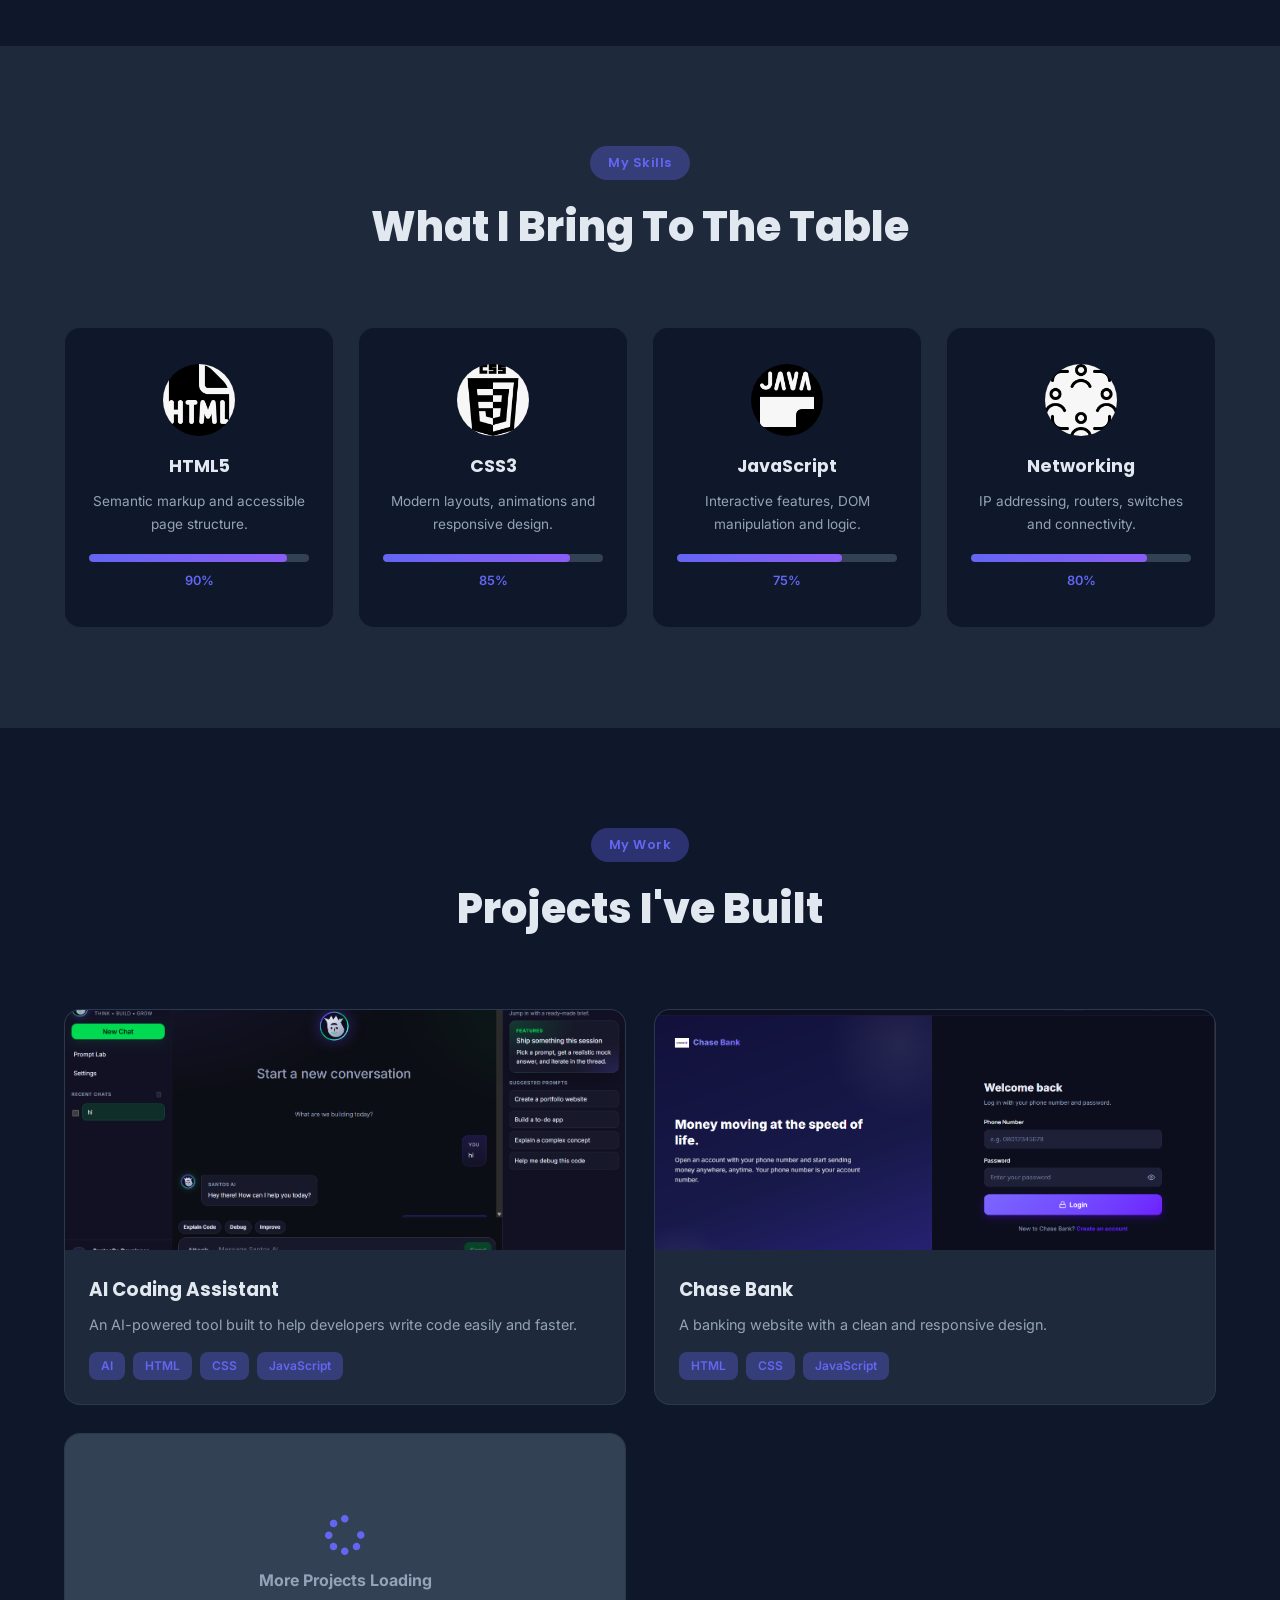
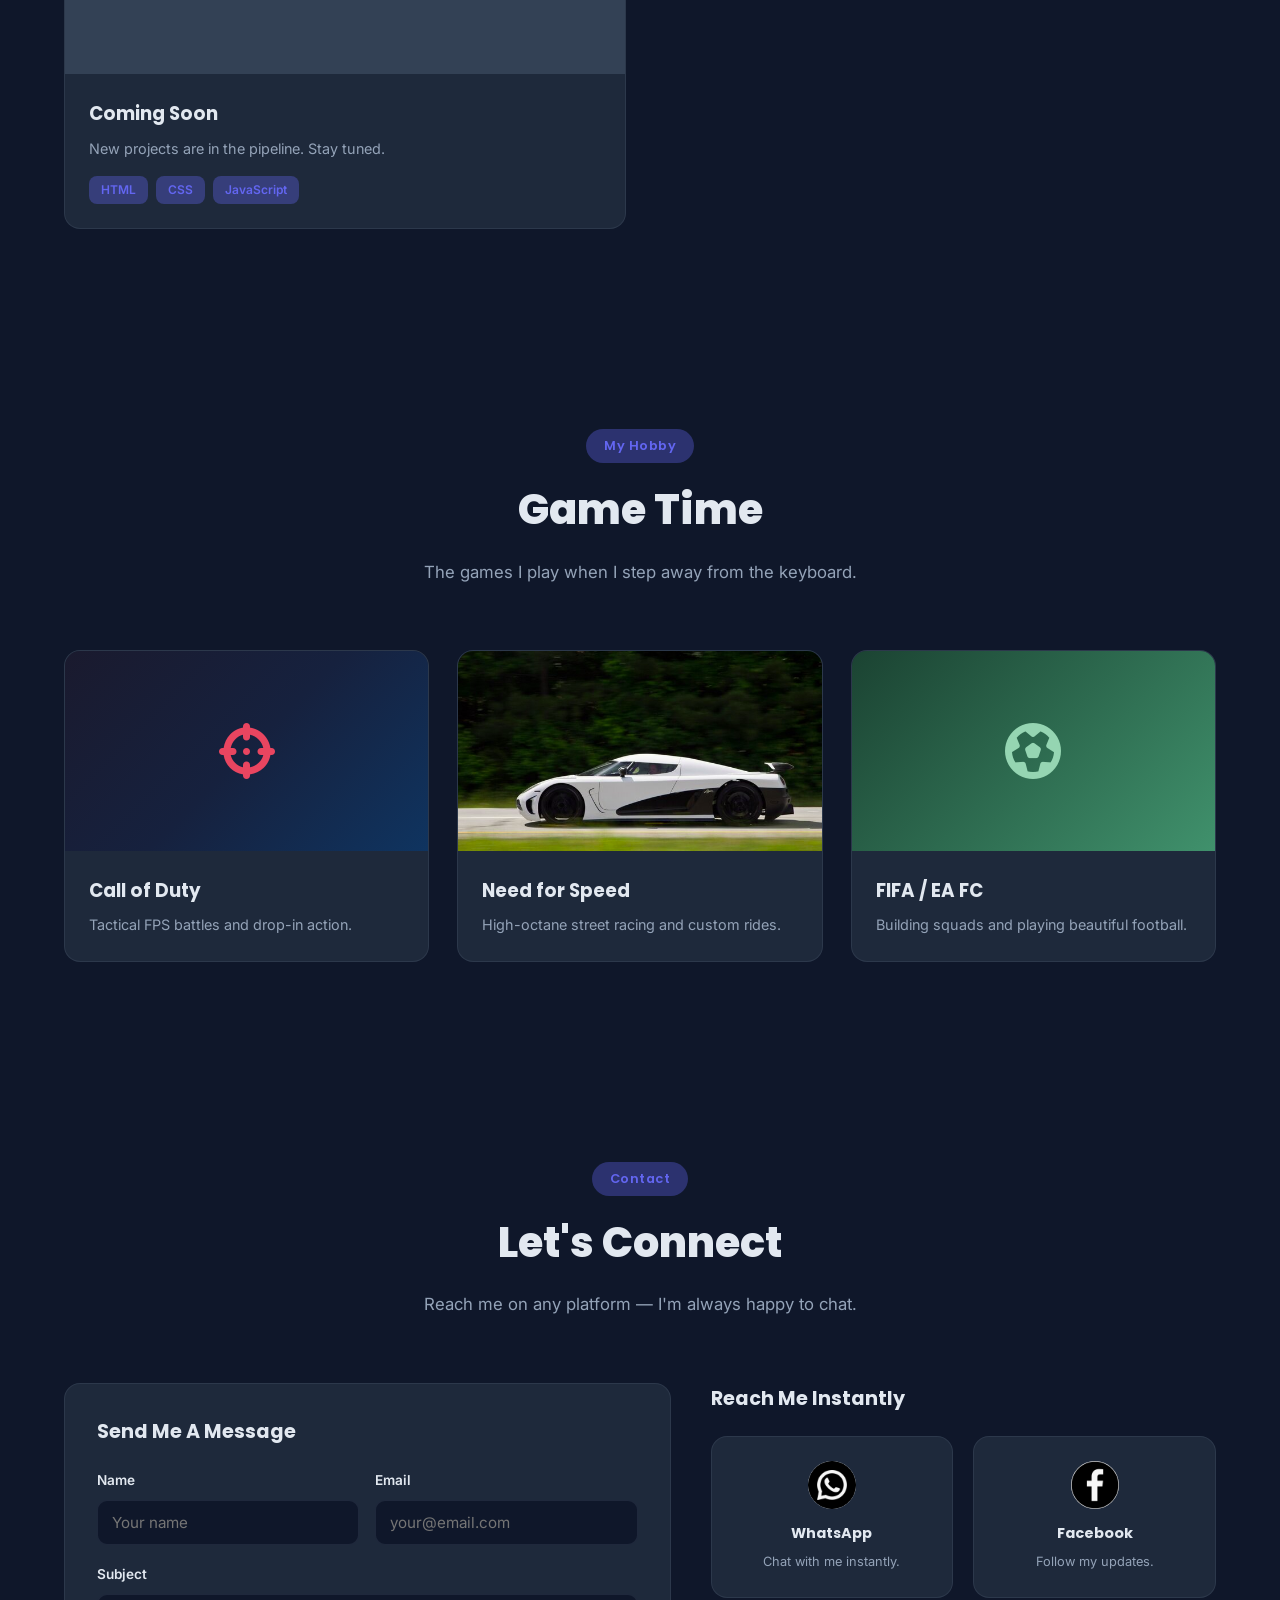
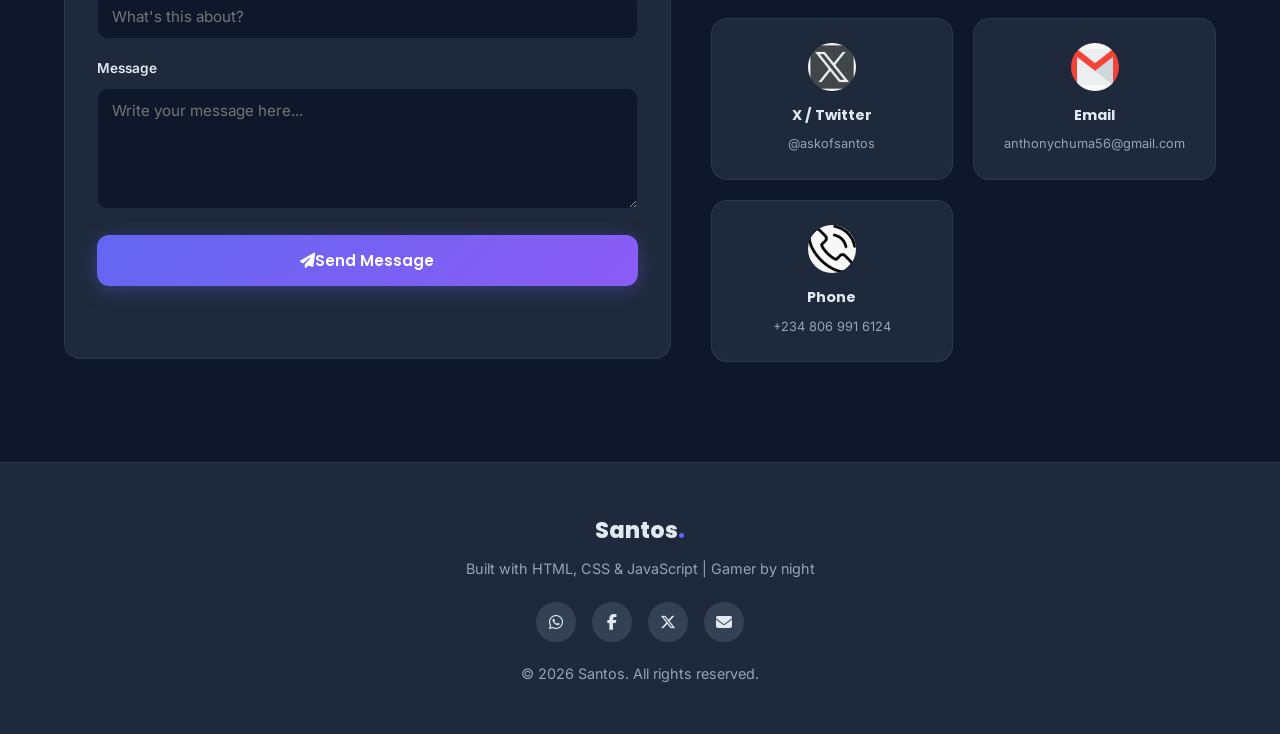
==== commit 4f2058c0: "Add Chase Bank project and loading placeholder card" ====
--- a/index.html
+++ b/index.html
@@ -193,14 +193,32 @@
         </div>
         <div class="project-card reveal">
           <div class="project-img">
+            <img src="Assets/project 2 screenshot.png" alt="Chase Bank screenshot">
+            <div class="project-overlay">
+              <div class="project-overlay-note">
+                <i class="fas fa-folder-open"></i>
+                <span>Available on request</span>
+              </div>
+            </div>
+          </div>
+          <div class="project-info">
+            <h3>Chase Bank</h3>
+            <p>A banking website with a clean and responsive design.</p>
+            <div class="project-tags">
+              <span>HTML</span><span>CSS</span><span>JavaScript</span>
+            </div>
+          </div>
+        </div>
+        <div class="project-card reveal">
+          <div class="project-img">
             <div class="project-placeholder">
-              <i class="fas fa-code"></i>
-              <h3>More Projects Coming Soon</h3>
+              <i class="fas fa-spinner fa-spin"></i>
+              <h3>More Projects Loading</h3>
             </div>
           </div>
           <div class="project-info">
-            <h3>Your Next Project</h3>
-            <p>This space is ready for your next idea. Let's build something great together.</p>
+            <h3>Coming Soon</h3>
+            <p>New projects are in the pipeline. Stay tuned.</p>
             <div class="project-tags">
               <span>HTML</span><span>CSS</span><span>JavaScript</span>
             </div>
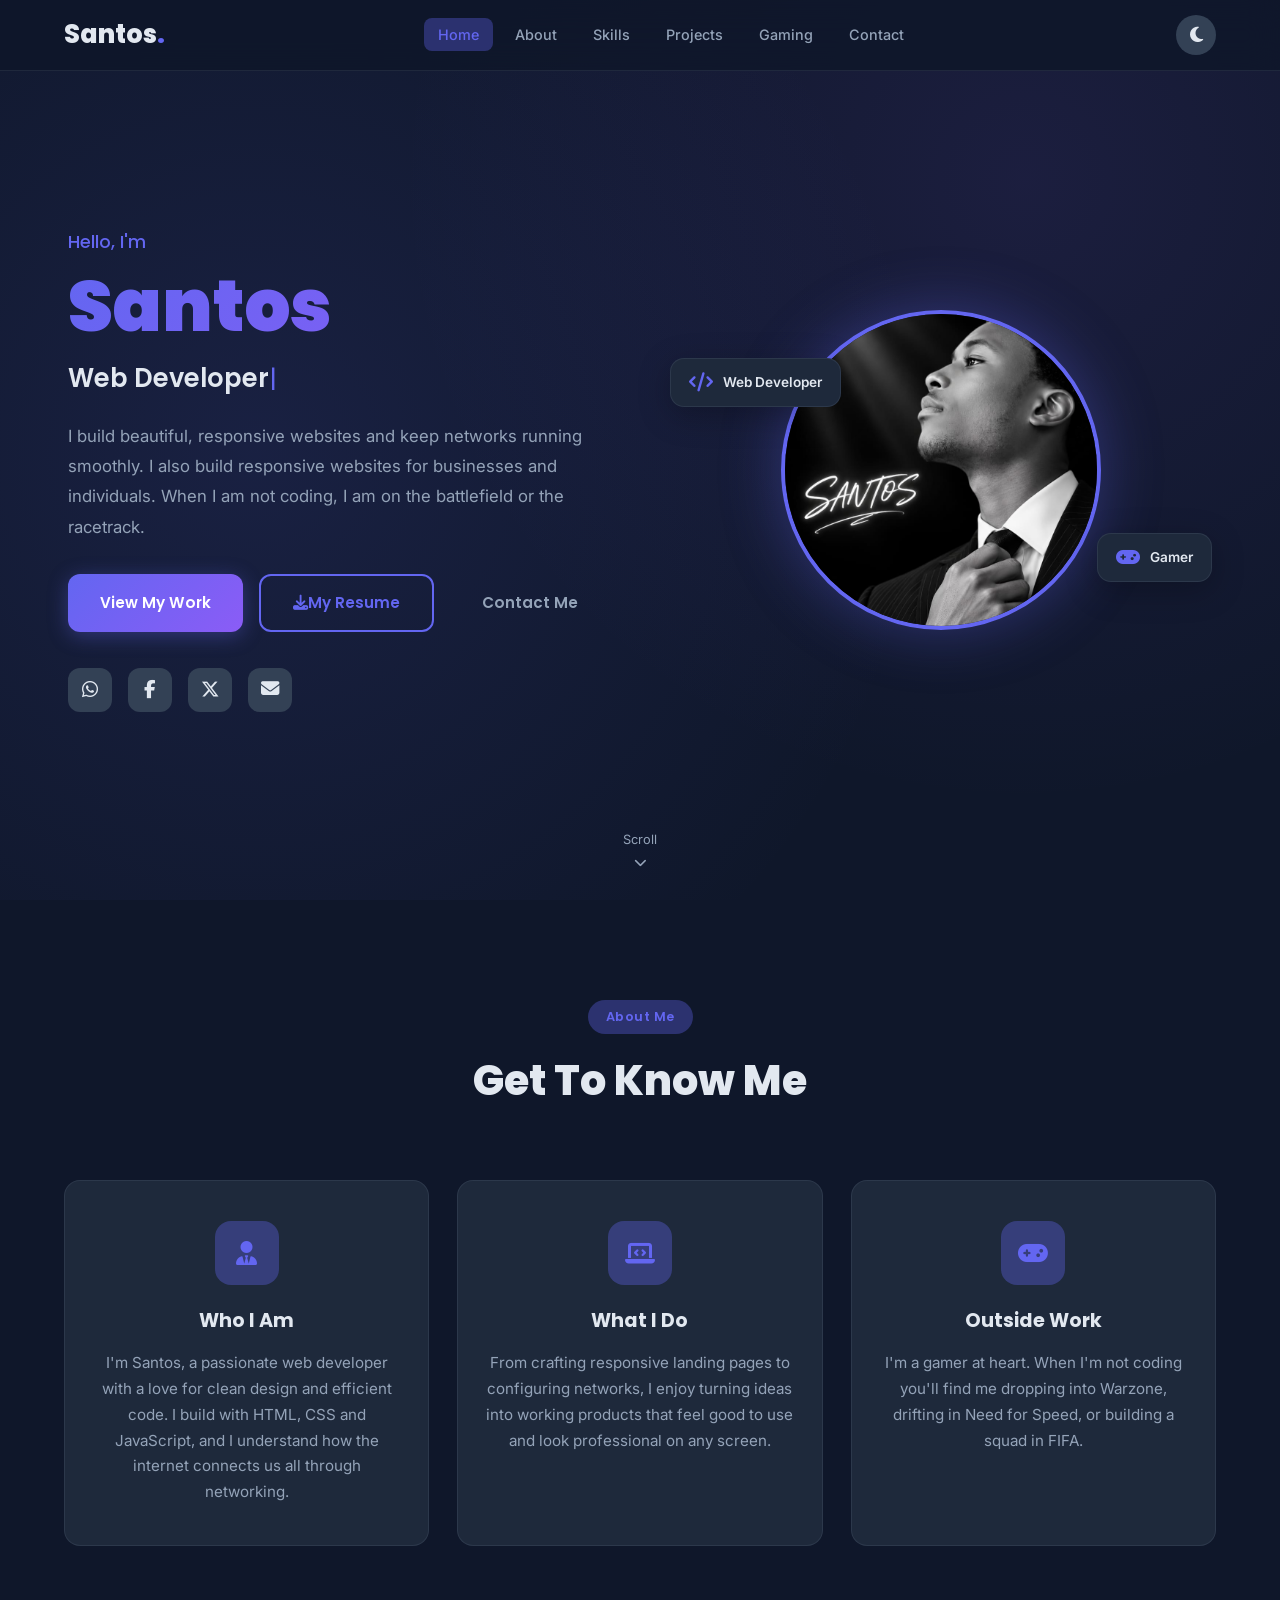
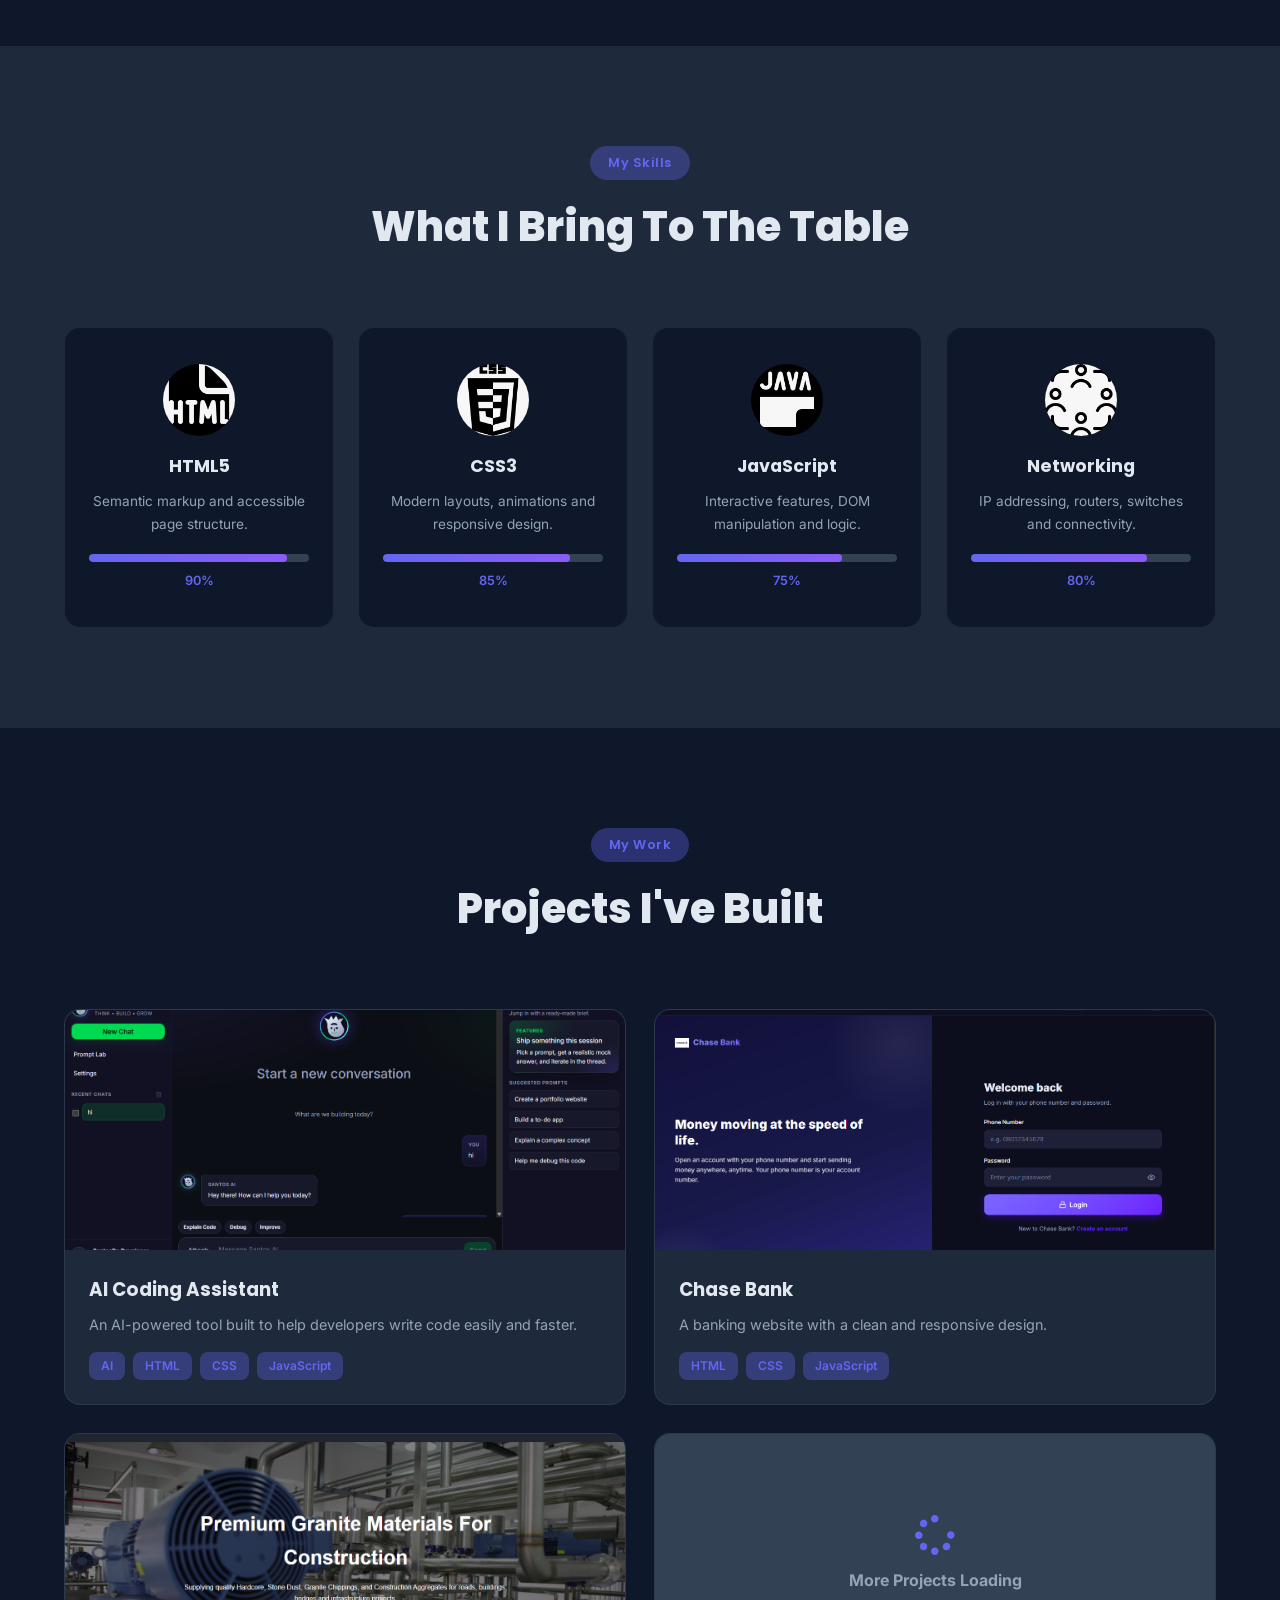
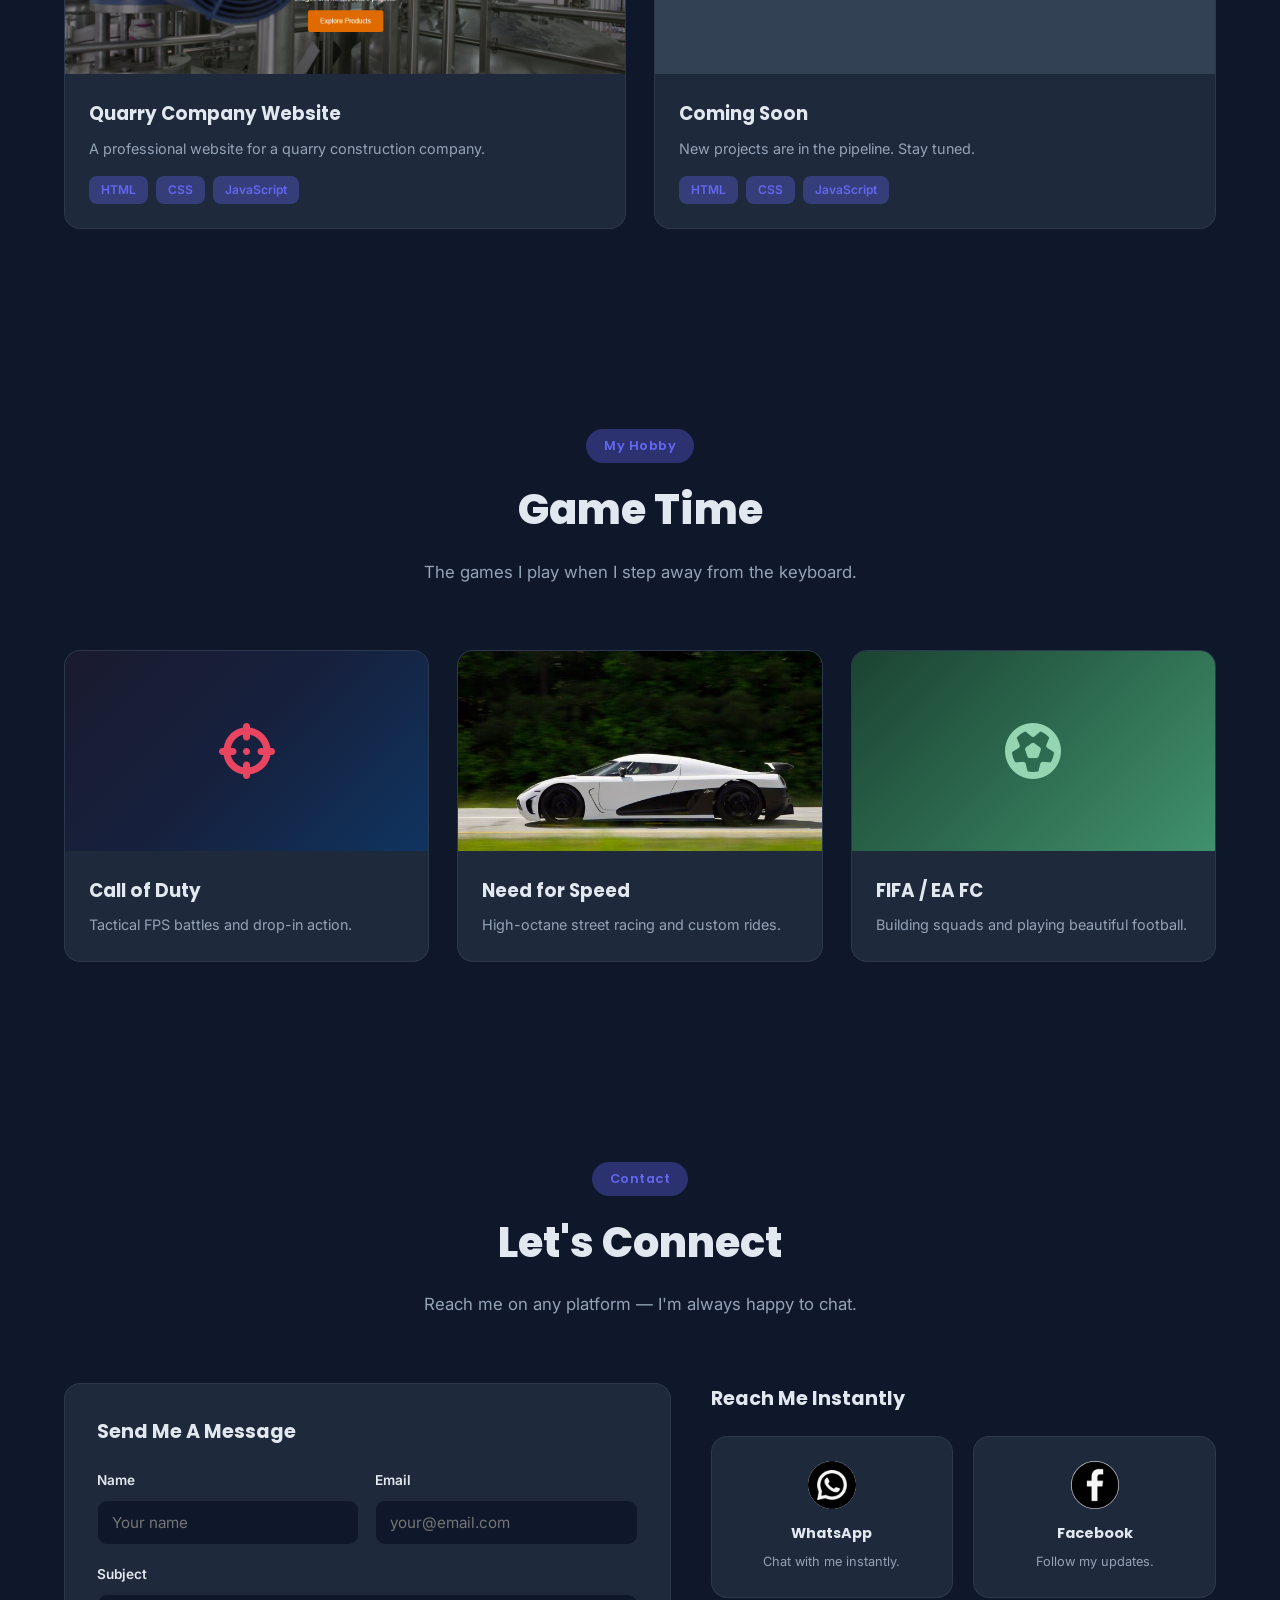
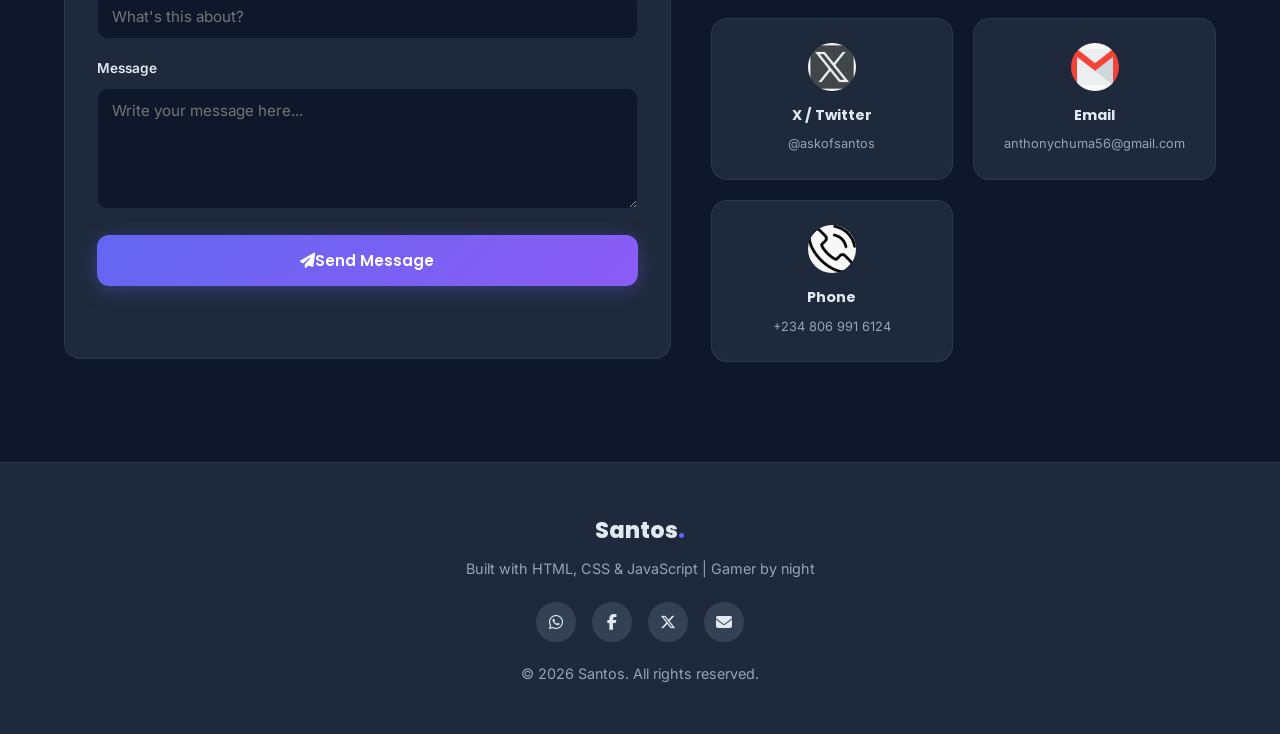
==== commit b751c349: "Add Quarry Company Website project with link and loading placeholder" ====
--- a/index.html
+++ b/index.html
@@ -211,6 +211,24 @@
         </div>
         <div class="project-card reveal">
           <div class="project-img">
+            <img src="Assets/project 3 screenshot.png" alt="Quarry Company Website screenshot">
+            <a href="https://santos-hub001.github.io/Quarry-company-website/" class="project-overlay" target="_blank" rel="noopener">
+              <div class="project-overlay-note">
+                <i class="fas fa-external-link-alt"></i>
+                <span>View Project</span>
+              </div>
+            </a>
+          </div>
+          <div class="project-info">
+            <h3>Quarry Company Website</h3>
+            <p>A professional website for a quarry construction company.</p>
+            <div class="project-tags">
+              <span>HTML</span><span>CSS</span><span>JavaScript</span>
+            </div>
+          </div>
+        </div>
+        <div class="project-card reveal">
+          <div class="project-img">
             <div class="project-placeholder">
               <i class="fas fa-spinner fa-spin"></i>
               <h3>More Projects Loading</h3>
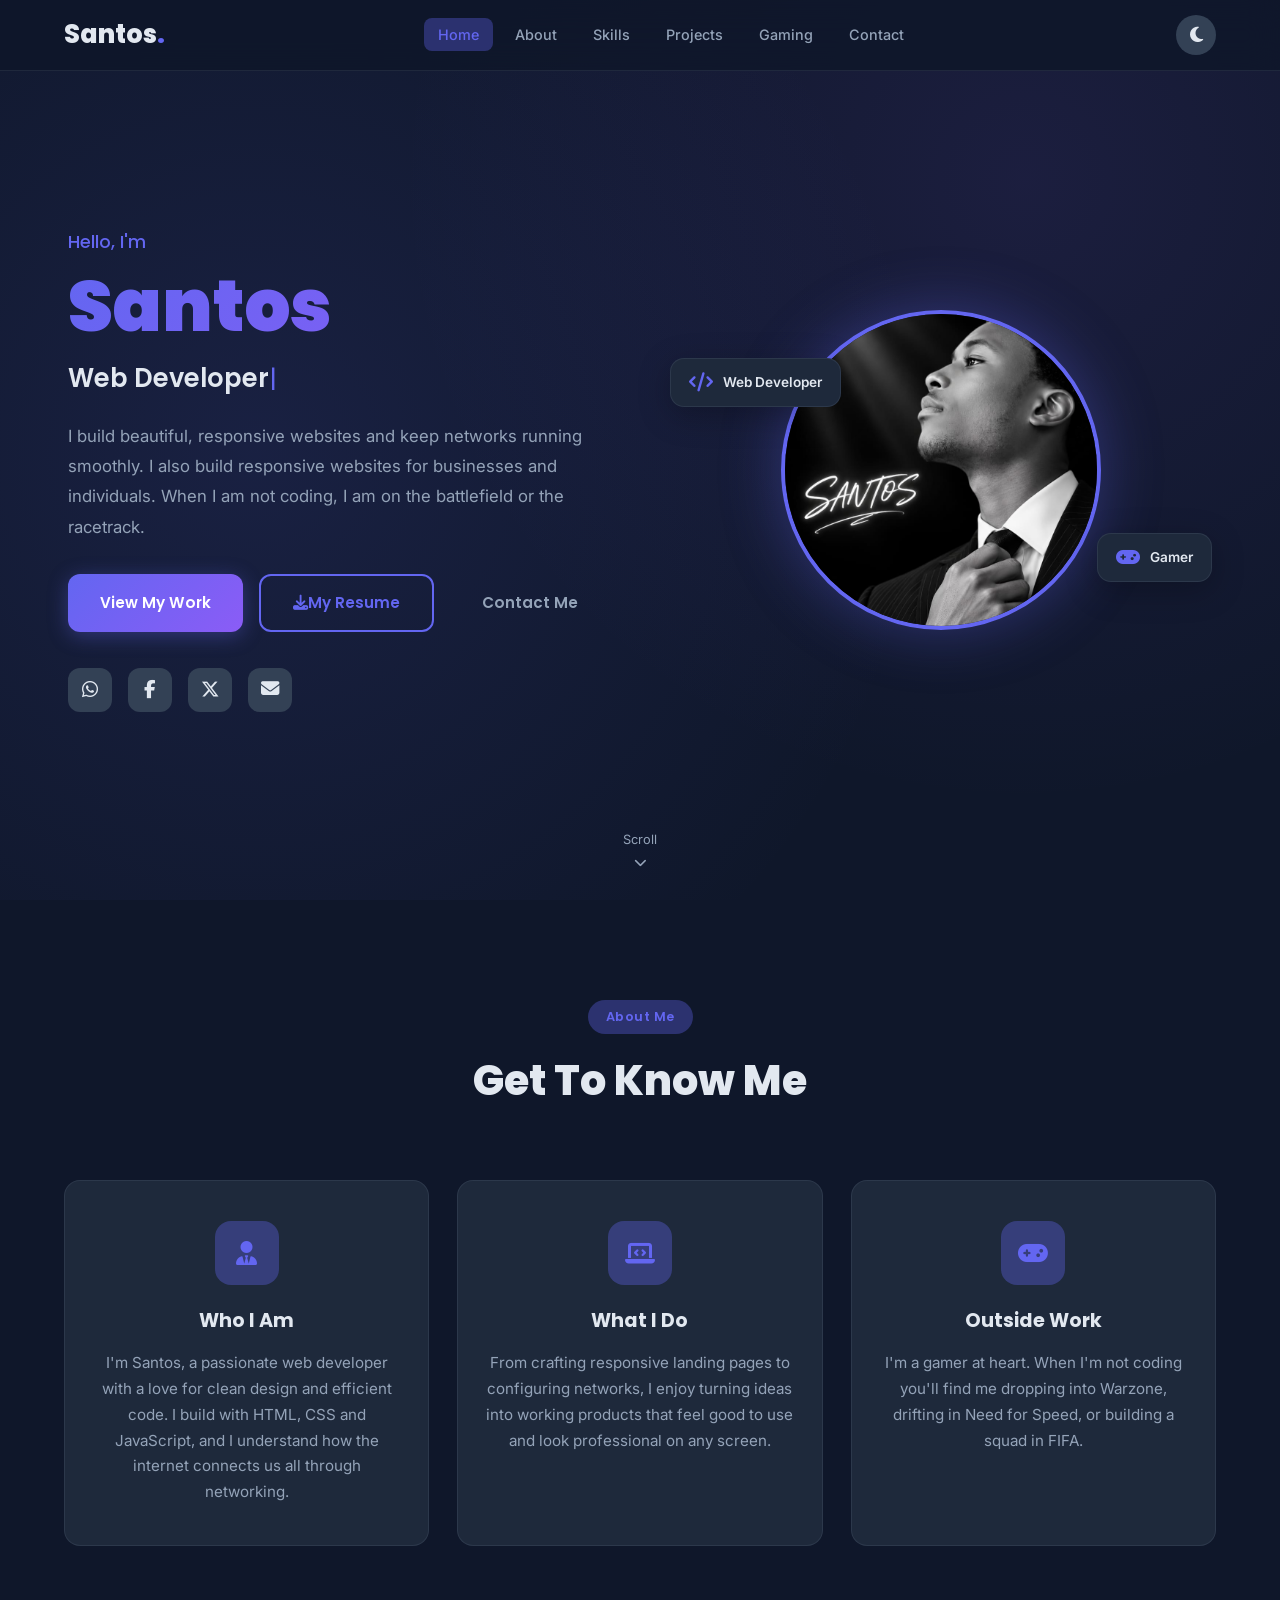
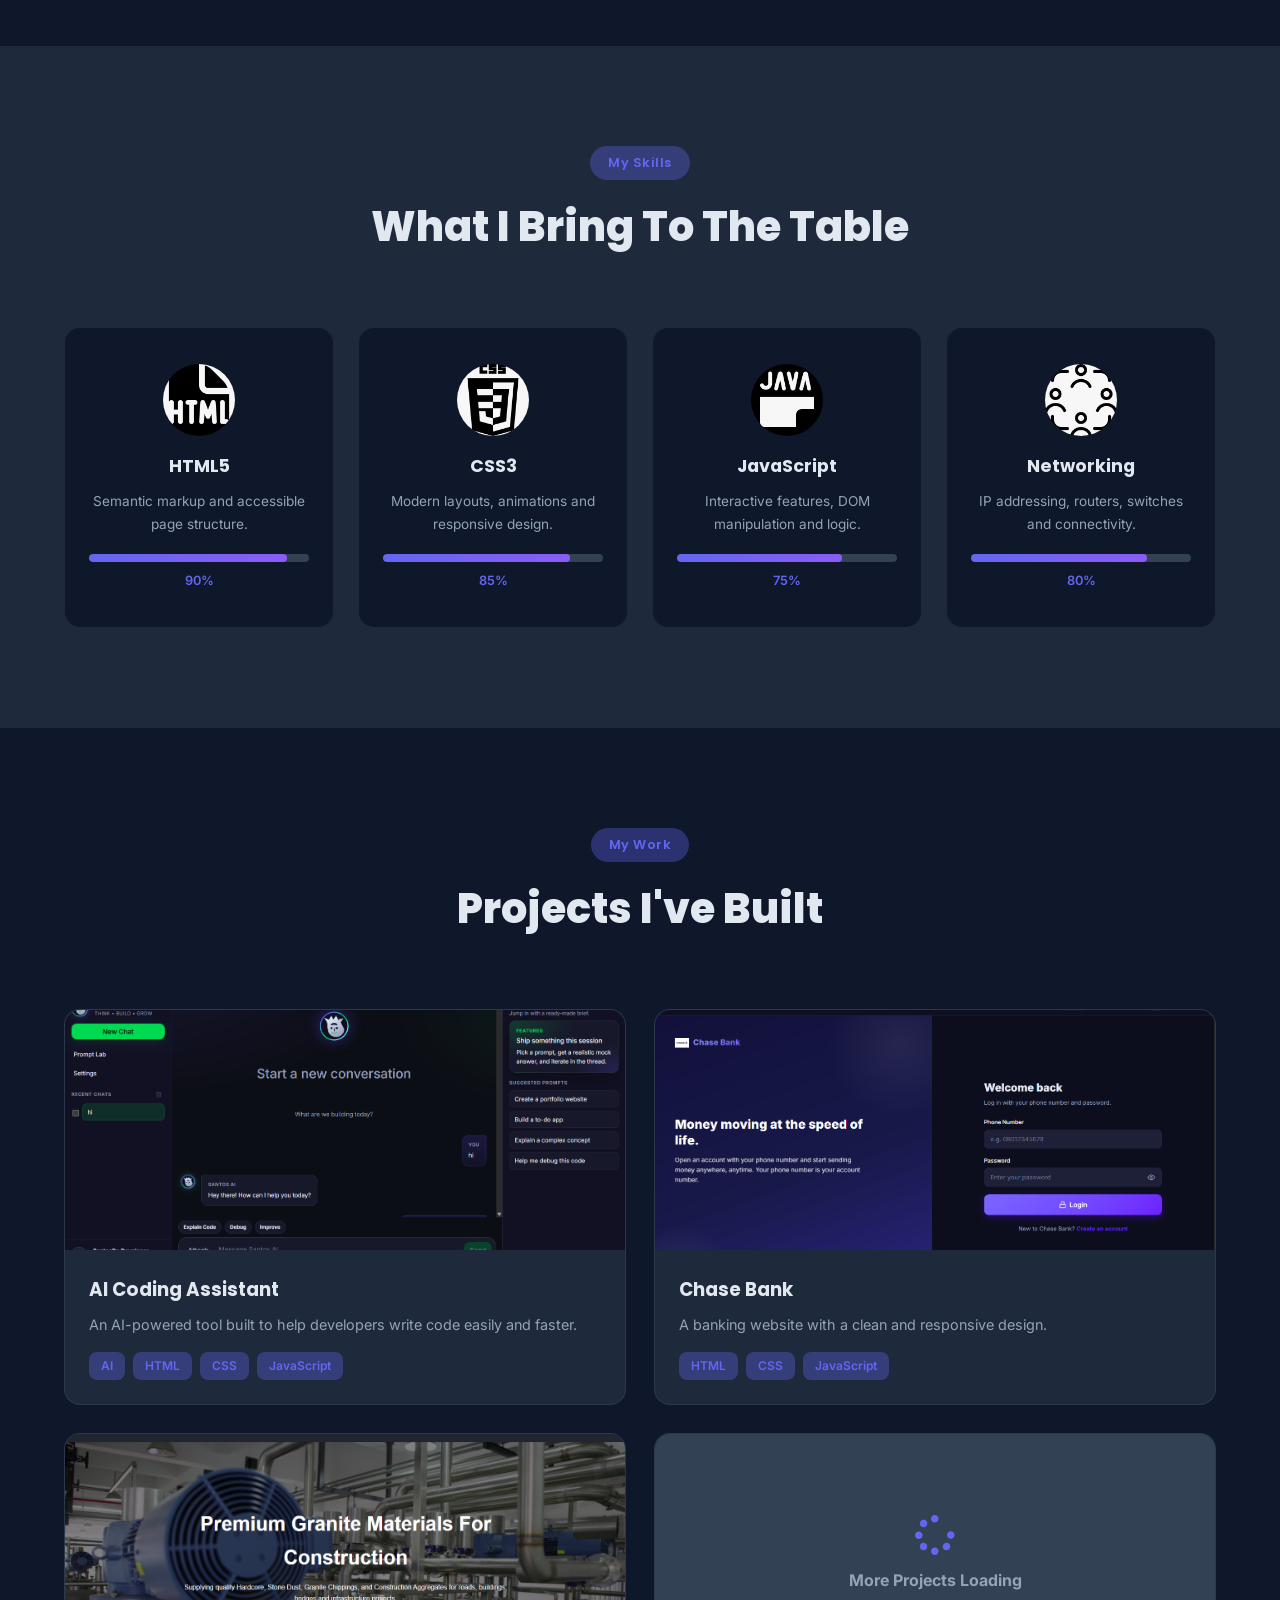
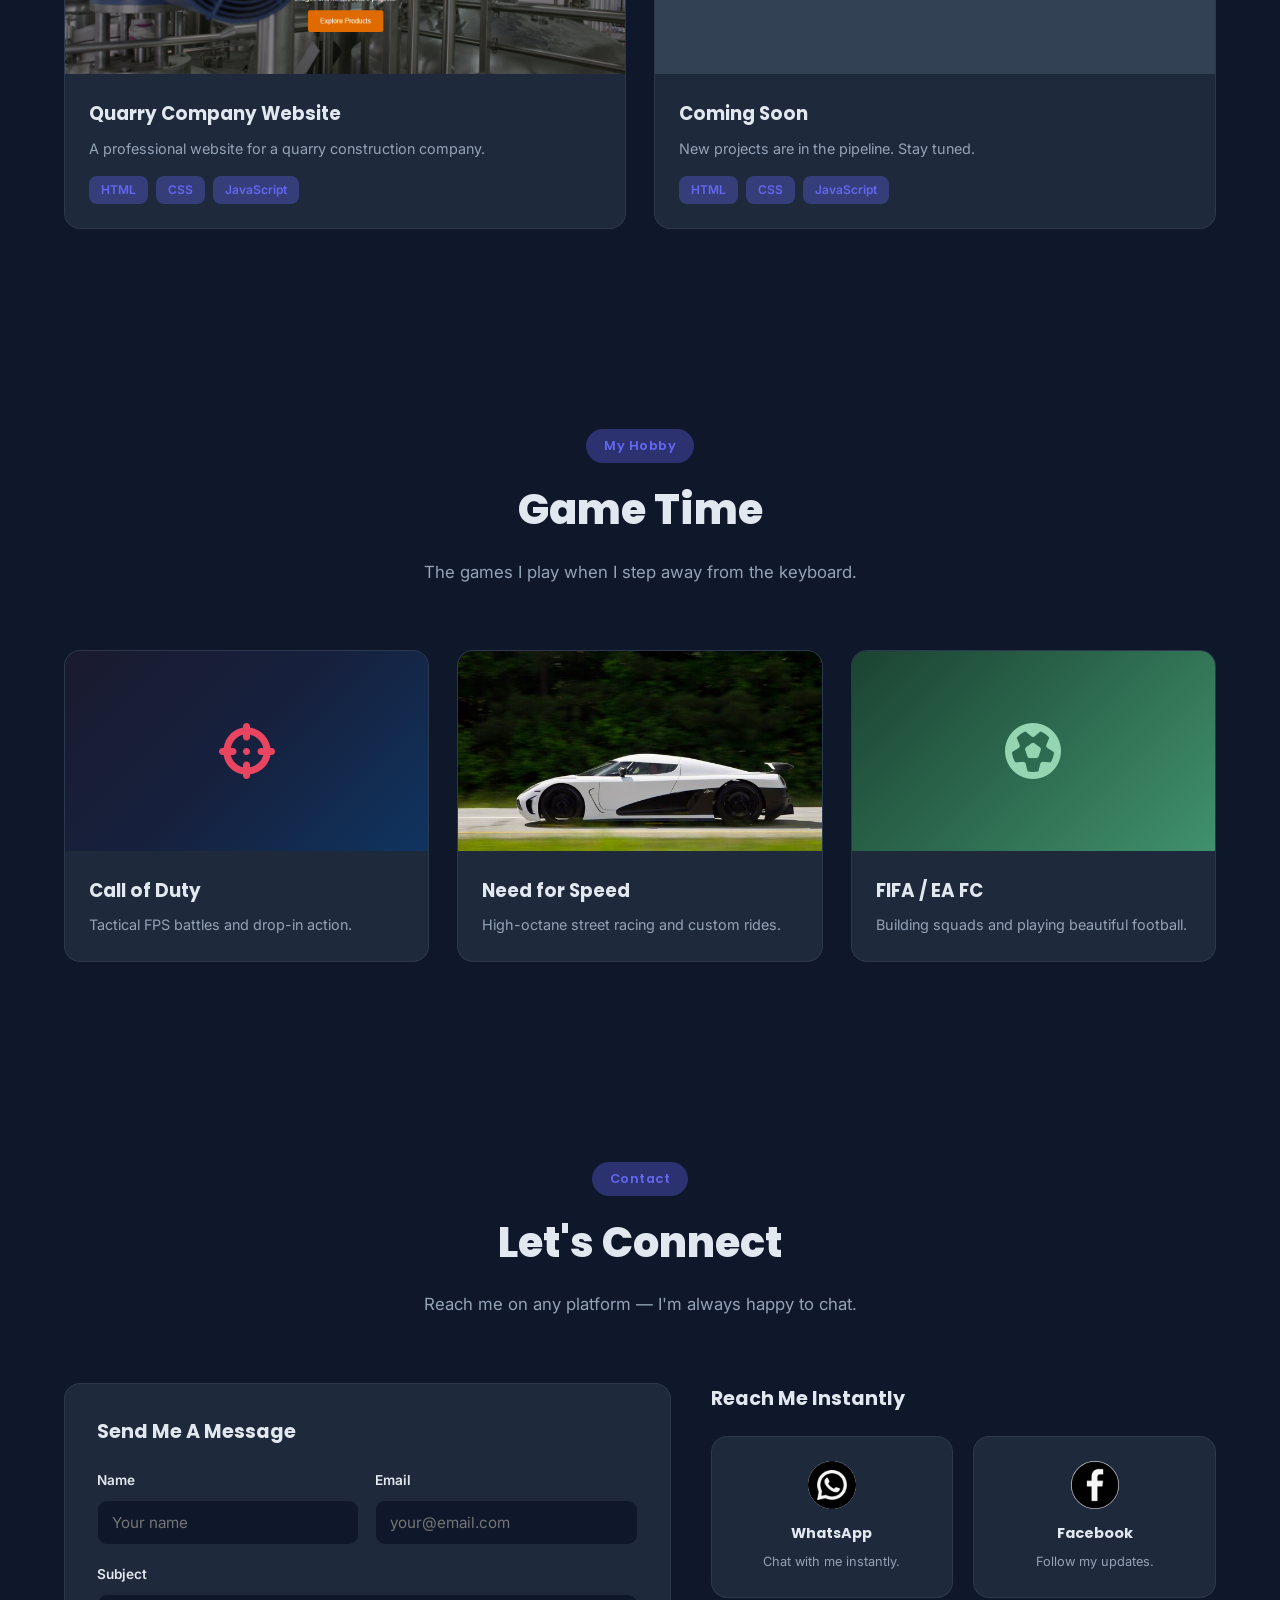
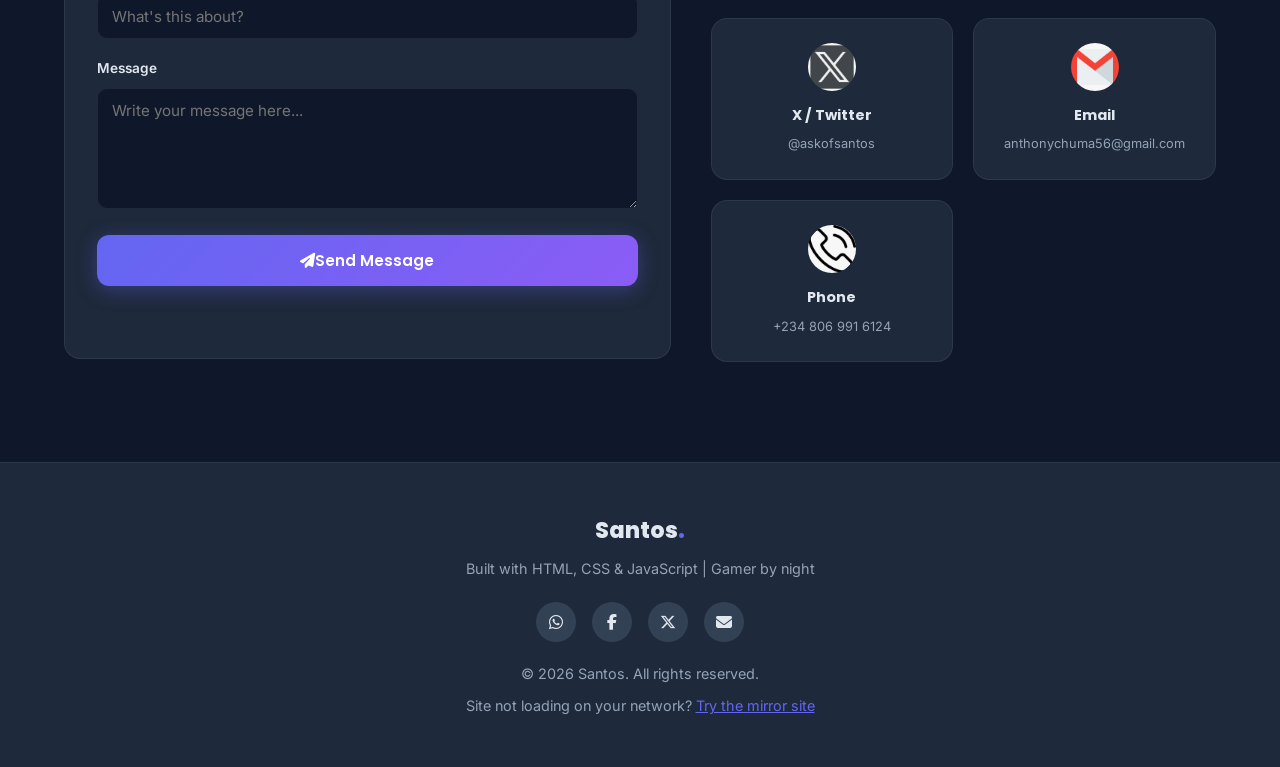
==== commit dc373c15: "Add mirror site link to footer" ====
--- a/index.html
+++ b/index.html
@@ -62,8 +62,9 @@
         </div>
       </div>
       <div class="hero-image reveal">
-        <div class="img-frame">
-          <img src="Assets/profile-picture.jpeg" alt="Santos profile picture">
+        <div class="img-frame" id="profileFrame" role="button" aria-label="View profile picture" title="Click to view">
+          <img src="Assets/profile-picture.jpeg" alt="Santos profile picture" draggable="false">
+          <div class="frame-tip"><i class="fas fa-search-plus"></i></div>
         </div>
         <div class="floating-badge badge-code">
           <i class="fas fa-code"></i><span>Web Developer</span>
@@ -194,12 +195,12 @@
         <div class="project-card reveal">
           <div class="project-img">
             <img src="Assets/project 2 screenshot.png" alt="Chase Bank screenshot">
-            <div class="project-overlay">
+            <a href="https://chase-bank-57ss.onrender.com" class="project-overlay" target="_blank" rel="noopener">
               <div class="project-overlay-note">
-                <i class="fas fa-folder-open"></i>
-                <span>Available on request</span>
-              </div>
-            </div>
+                <i class="fas fa-external-link-alt"></i>
+                <span>View Project</span>
+              </div>
+            </a>
           </div>
           <div class="project-info">
             <h3>Chase Bank</h3>
@@ -364,6 +365,7 @@
         <a href="mailto:anthonychuma56@gmail.com" title="Email"><i class="fas fa-envelope"></i></a>
       </div>
       <p class="footer-copy">&copy; <span id="year"></span> Santos. All rights reserved.</p>
+      <p class="footer-mirror">Site not loading on your network? <a href="https://portfolio-ypva.onrender.com" target="_blank" rel="noopener">Try the mirror site</a></p>
     </div>
   </footer>
 
@@ -371,6 +373,15 @@
     <i class="fas fa-arrow-up"></i>
   </button>
 
+  <div class="lightbox" id="profileLightbox" aria-hidden="true">
+    <div class="lightbox-backdrop"></div>
+    <div class="lightbox-content">
+      <span class="lightbox-close" role="button" aria-label="Close"><i class="fas fa-times"></i></span>
+      <img src="Assets/profile-picture.jpeg" alt="Santos profile picture" draggable="false">
+      <span class="lightbox-note"><i class="fas fa-shield-halved"></i> Protected image - please don't save or screenshot</span>
+    </div>
+  </div>
+
   <script src="js/script.js"></script>
 </body>
 </html>
--- a/css/style.css
+++ b/css/style.css
@@ -159,8 +159,7 @@
 .hero-socials a:hover { background: var(--accent); color: #fff; transform: translateY(-3px); }
 
 .hero-image { position: relative; display: flex; justify-content: center; }
-.img-frame {
-  width: 320px; height: 320px; border-radius: 50%; overflow: hidden;
+.img-frame { position: relative; width: 320px; height: 320px; border-radius: 50%; overflow: hidden; cursor: zoom-in;
   border: 4px solid var(--accent);
   box-shadow: 0 0 60px var(--accent-glow);
   animation: pulse-frame 4s ease-in-out infinite;
@@ -169,7 +168,48 @@
   0%,100% { box-shadow: 0 0 30px var(--accent-glow); }
   50% { box-shadow: 0 0 60px var(--accent-glow); }
 }
-.img-frame img { width: 100%; height: 100%; object-fit: cover; }
+.img-frame img {
+  width: 100%; height: 100%; object-fit: cover;
+  pointer-events: none; user-select: none; -webkit-user-drag: none; -webkit-touch-callout: none;
+}
+.frame-tip {
+  position: absolute; inset: 0; display: flex; align-items: center; justify-content: center;
+  color: #fff; font-size: 1.4rem; background: rgba(15,23,42,.35);
+  opacity: 0; transition: opacity .3s; pointer-events: none;
+}
+.img-frame:hover .frame-tip { opacity: 1; }
+
+/* ============ PROFILE LIGHTBOX ============ */
+.lightbox {
+  position: fixed; inset: 0; z-index: 9999;
+  display: none; align-items: center; justify-content: center;
+}
+.lightbox.open { display: flex; }
+.lightbox-backdrop {
+  position: absolute; inset: 0; background: rgba(2,6,23,.94);
+  cursor: zoom-out;
+}
+.lightbox-content {
+  position: relative; z-index: 2; max-width: 90vw;
+  display: flex; flex-direction: column; align-items: center; gap: 14px;
+}
+.lightbox-content img {
+  max-width: 90vw; max-height: 80vh; border-radius: 14px;
+  border: 2px solid var(--accent); box-shadow: var(--card-shadow);
+  pointer-events: none; user-select: none; -webkit-user-drag: none; -webkit-touch-callout: none;
+}
+.lightbox-close {
+  position: absolute; top: -46px; right: -4px; width: 40px; height: 40px;
+  display: flex; align-items: center; justify-content: center;
+  background: var(--bg2); border: 1px solid var(--border); border-radius: 50%;
+  color: var(--text); font-size: 1.05rem; cursor: pointer; transition: color .3s, transform .3s;
+}
+.lightbox-close:hover { color: var(--accent); transform: rotate(90deg); }
+.lightbox-note {
+  display: flex; align-items: center; gap: 8px; color: var(--text2);
+  font-size: .8rem; font-weight: 500;
+}
+.lightbox-note i { color: var(--accent); }
 
 .floating-badge {
   position: absolute; padding: 12px 18px; border-radius: 14px;
@@ -412,6 +452,9 @@
 }
 .footer-socials a:hover { background: var(--accent); color: #fff; transform: translateY(-3px); }
 .footer-copy { margin-top: 16px; font-size: .8rem; }
+.footer-mirror { margin-top: 8px; font-size: .8rem; }
+.footer-mirror a { color: var(--accent); text-decoration: underline; }
+.footer-mirror a:hover { color: var(--text); }
 
 /* ======================================
    BACK TO TOP
@@ -461,7 +504,6 @@
   .hero-socials { justify-content: center; }
   .hero-image { order: -1; }
   .img-frame { width: 220px; height: 220px; }
-  .floating-badge { display: none; }
   .scroll-indicator { display: none; }
   .about-grid { grid-template-columns: 1fr; }
   .skills-grid { grid-template-columns: 1fr 1fr; }
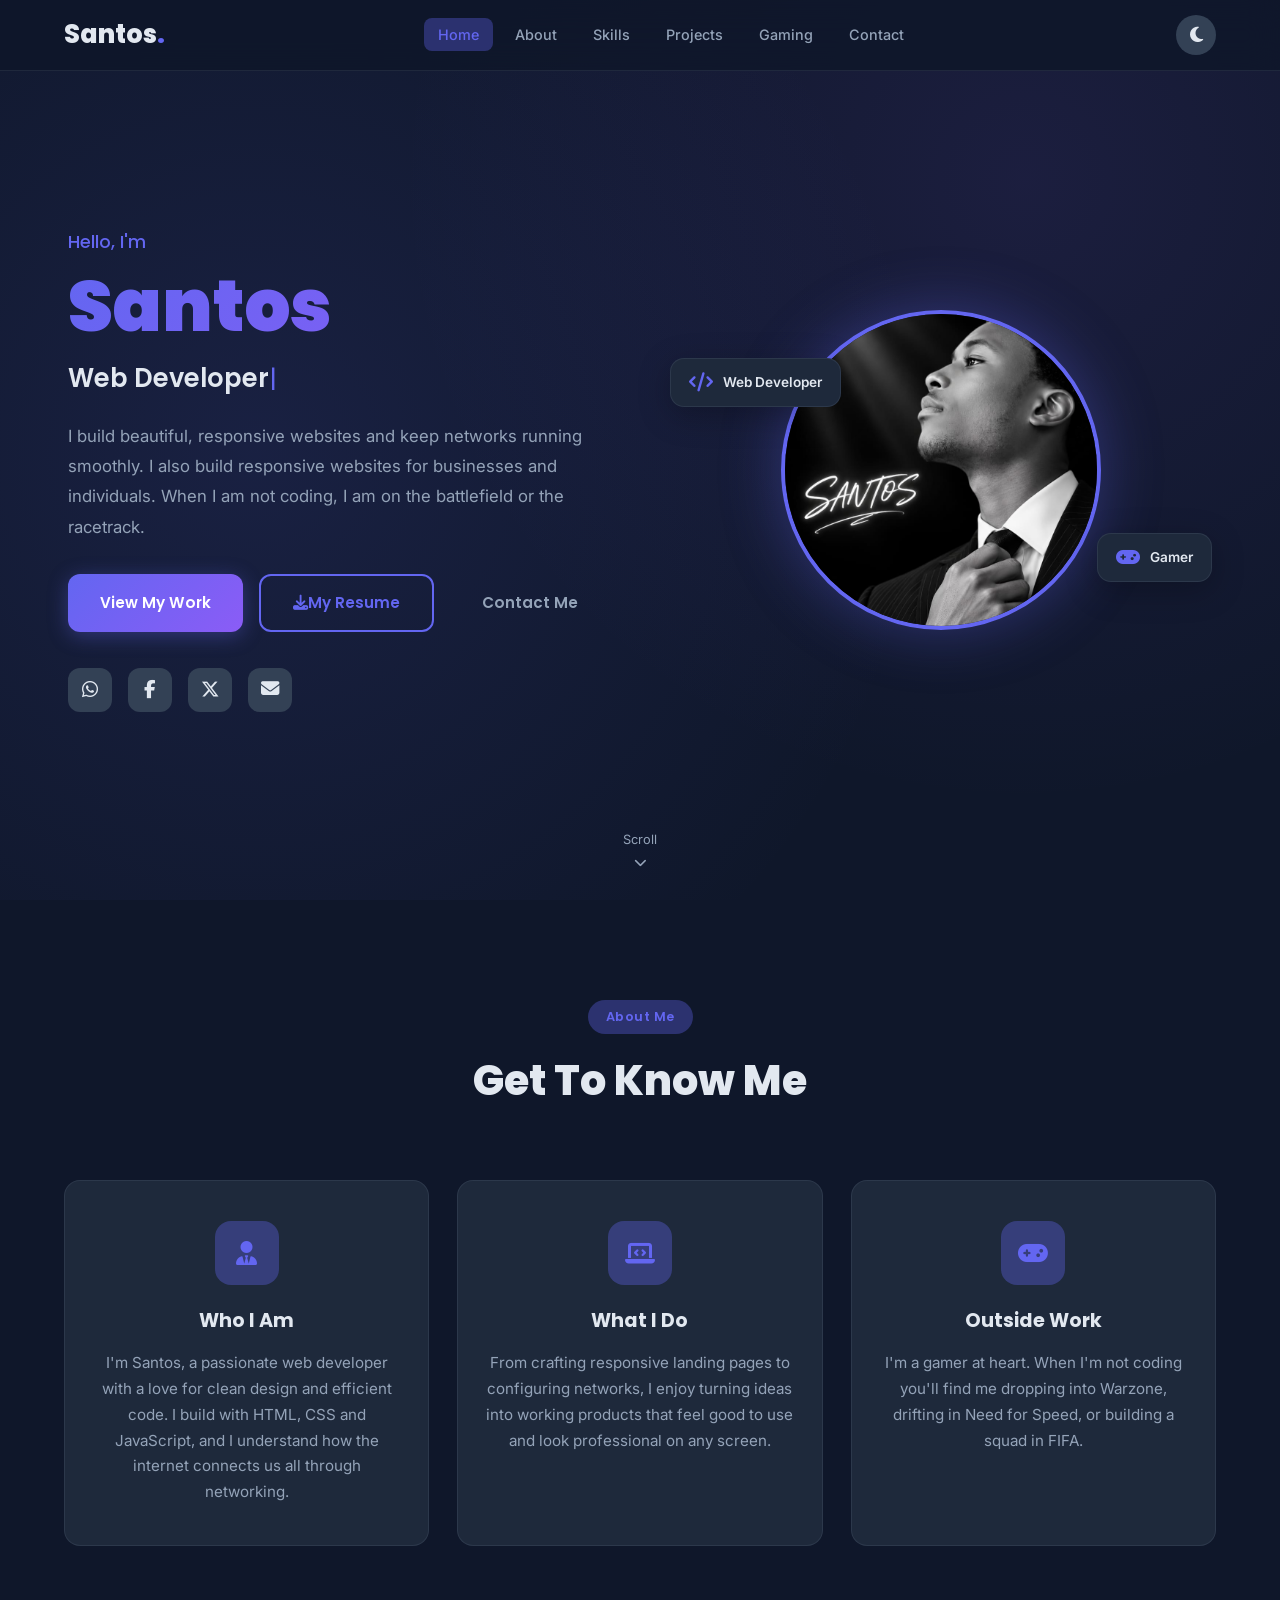
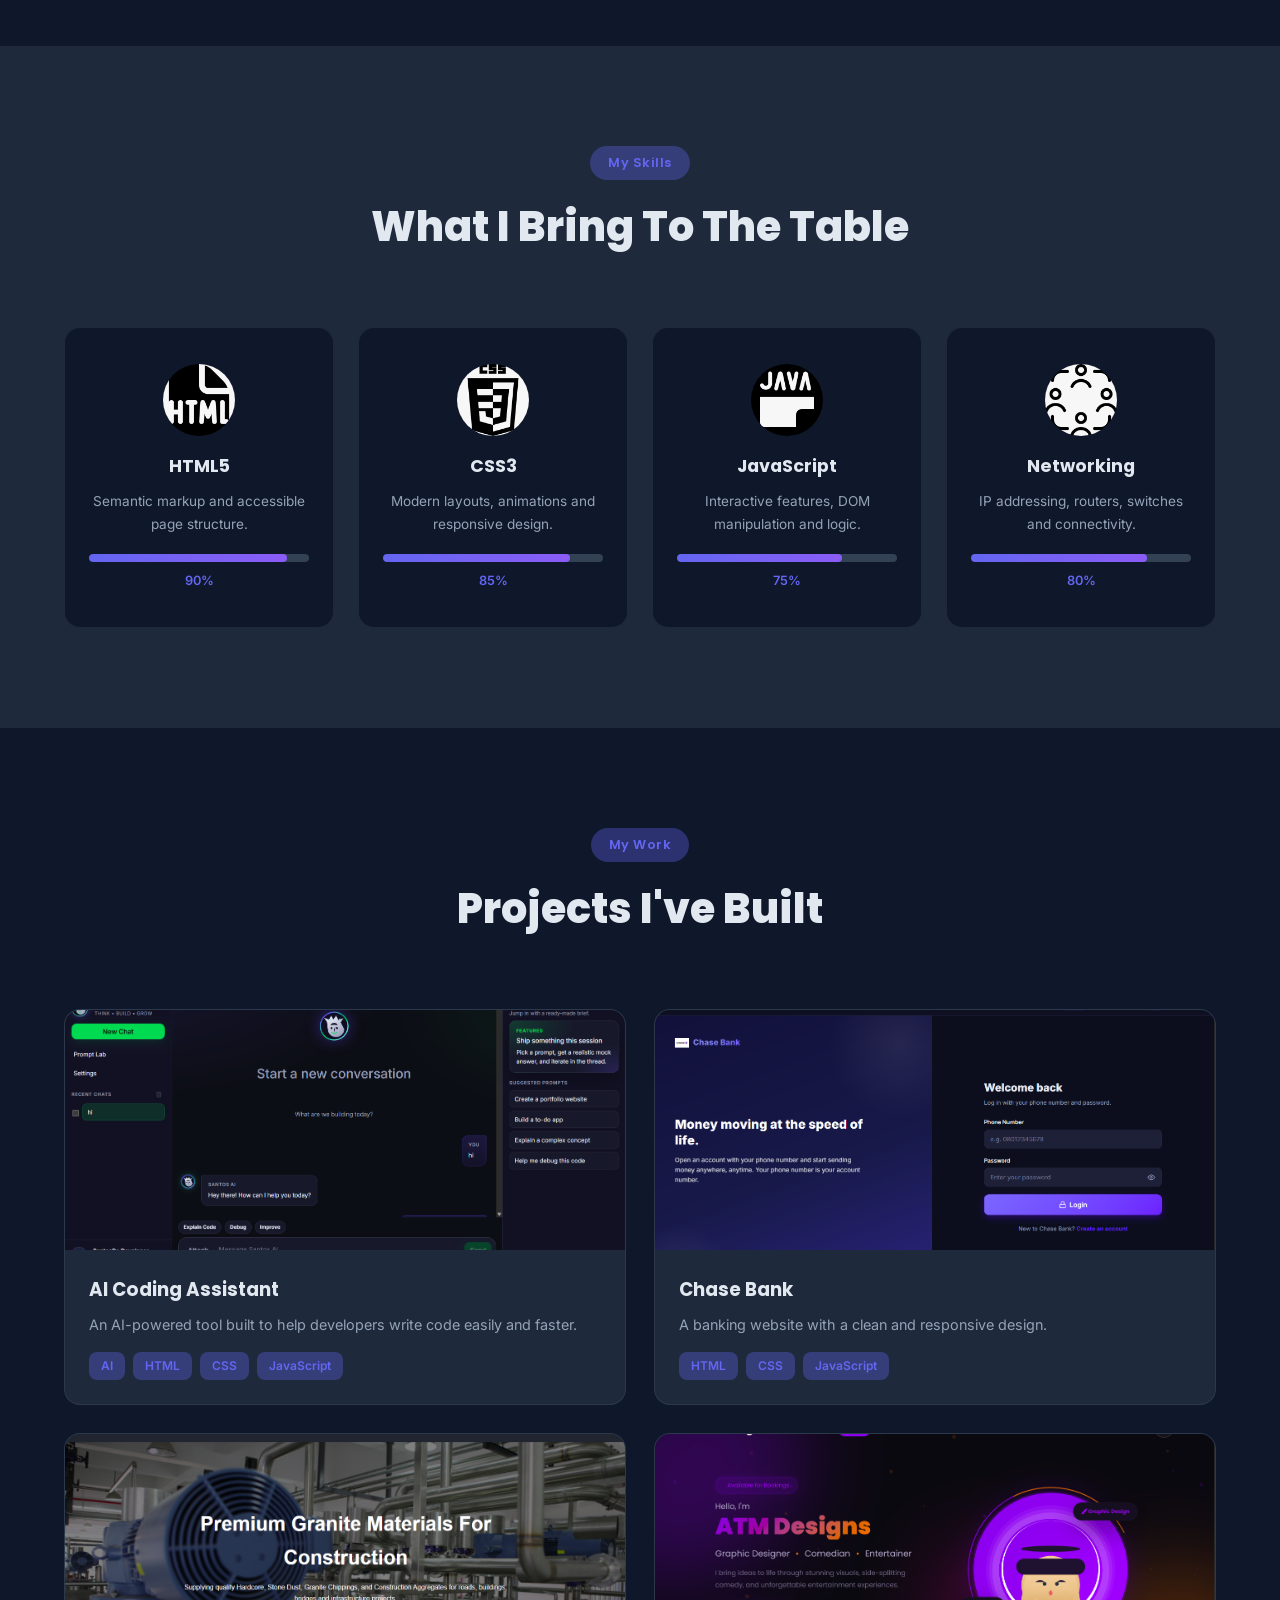
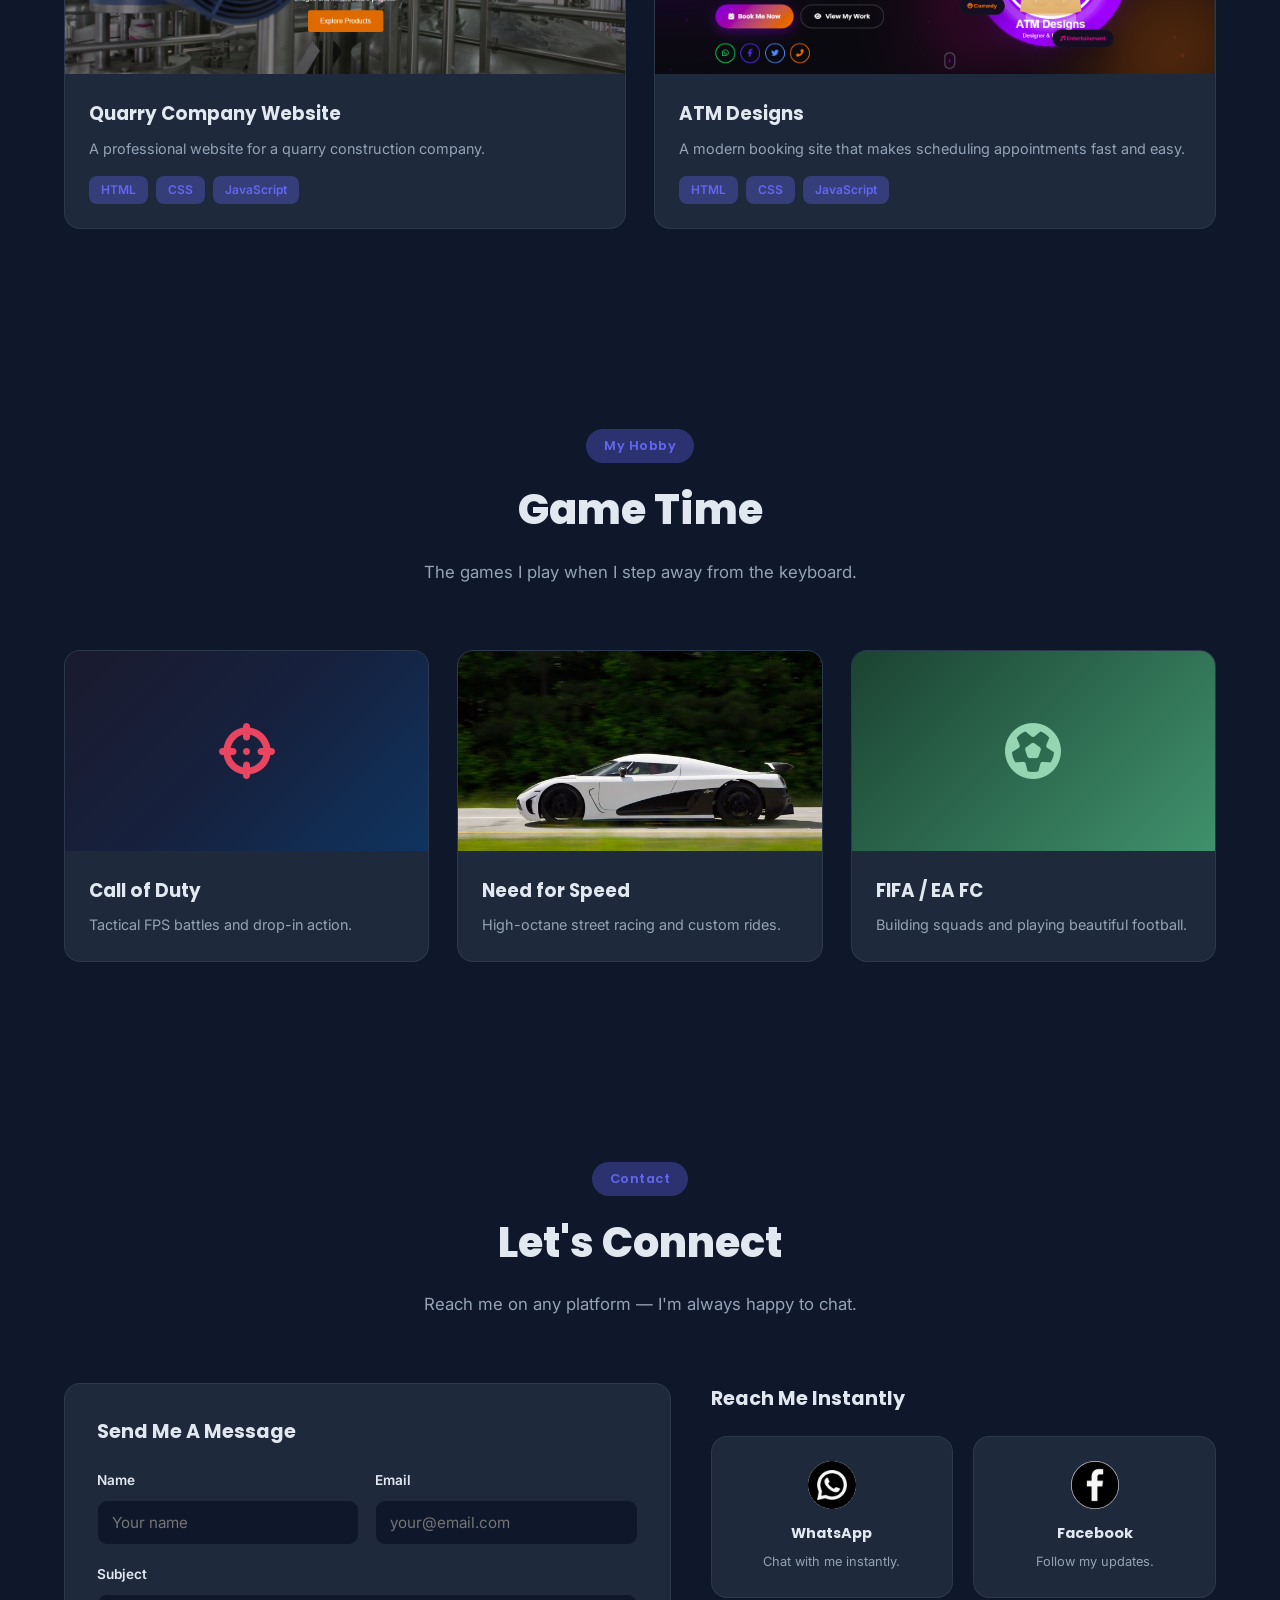
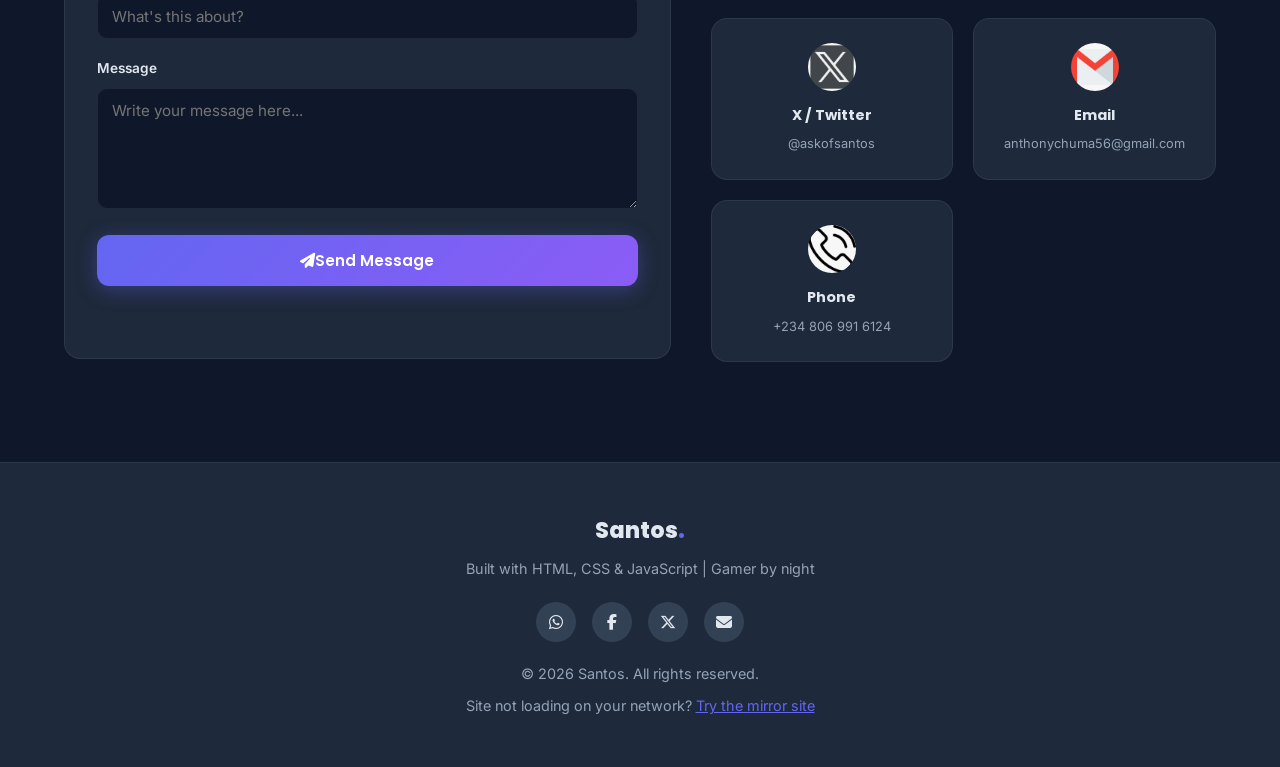
==== commit 42acff40: "Add ATM Designs booking site project card" ====
--- a/index.html
+++ b/index.html
@@ -230,14 +230,17 @@
         </div>
         <div class="project-card reveal">
           <div class="project-img">
-            <div class="project-placeholder">
-              <i class="fas fa-spinner fa-spin"></i>
-              <h3>More Projects Loading</h3>
-            </div>
+            <img src="Assets/project 4 screenshot.png" alt="ATM Designs booking site screenshot">
+            <a href="https://atm-designs.onrender.com" class="project-overlay" target="_blank" rel="noopener">
+              <div class="project-overlay-note">
+                <i class="fas fa-external-link-alt"></i>
+                <span>View Project</span>
+              </div>
+            </a>
           </div>
           <div class="project-info">
-            <h3>Coming Soon</h3>
-            <p>New projects are in the pipeline. Stay tuned.</p>
+            <h3>ATM Designs</h3>
+            <p>A modern booking site that makes scheduling appointments fast and easy.</p>
             <div class="project-tags">
               <span>HTML</span><span>CSS</span><span>JavaScript</span>
             </div>
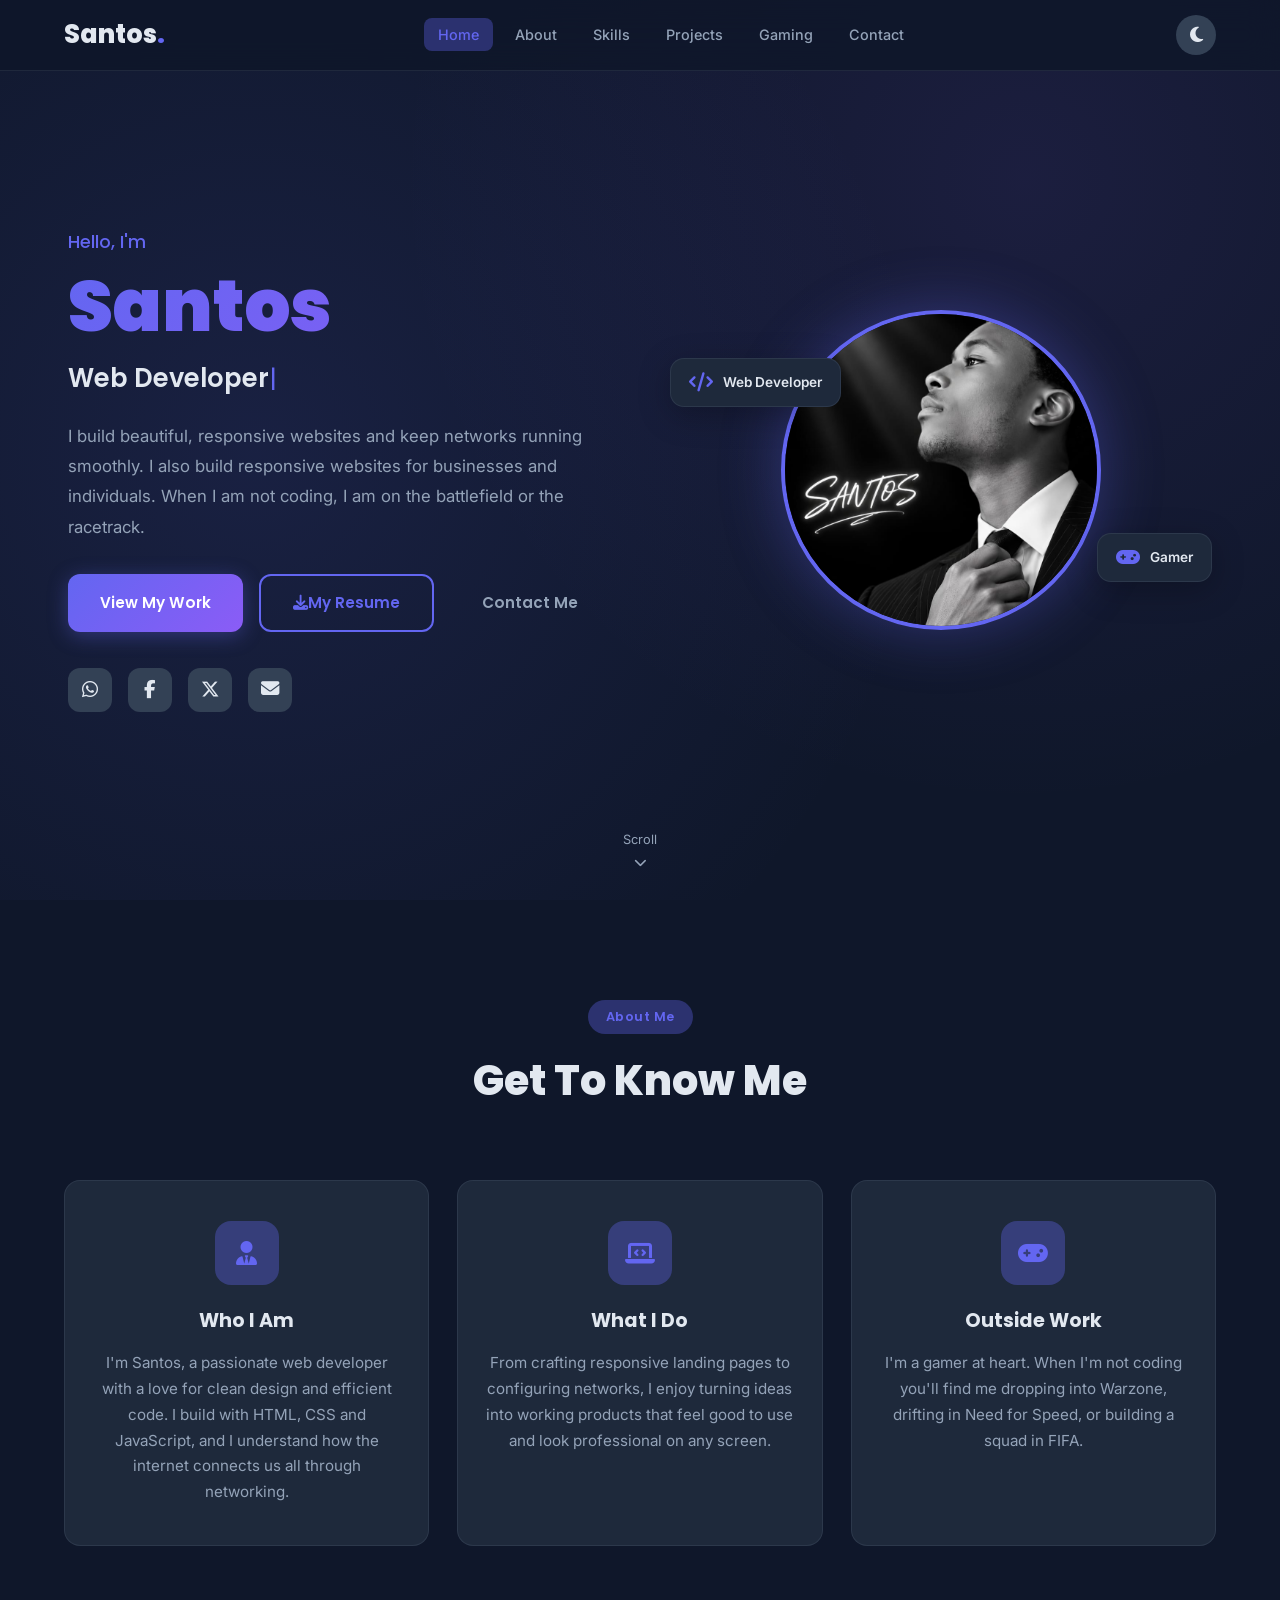
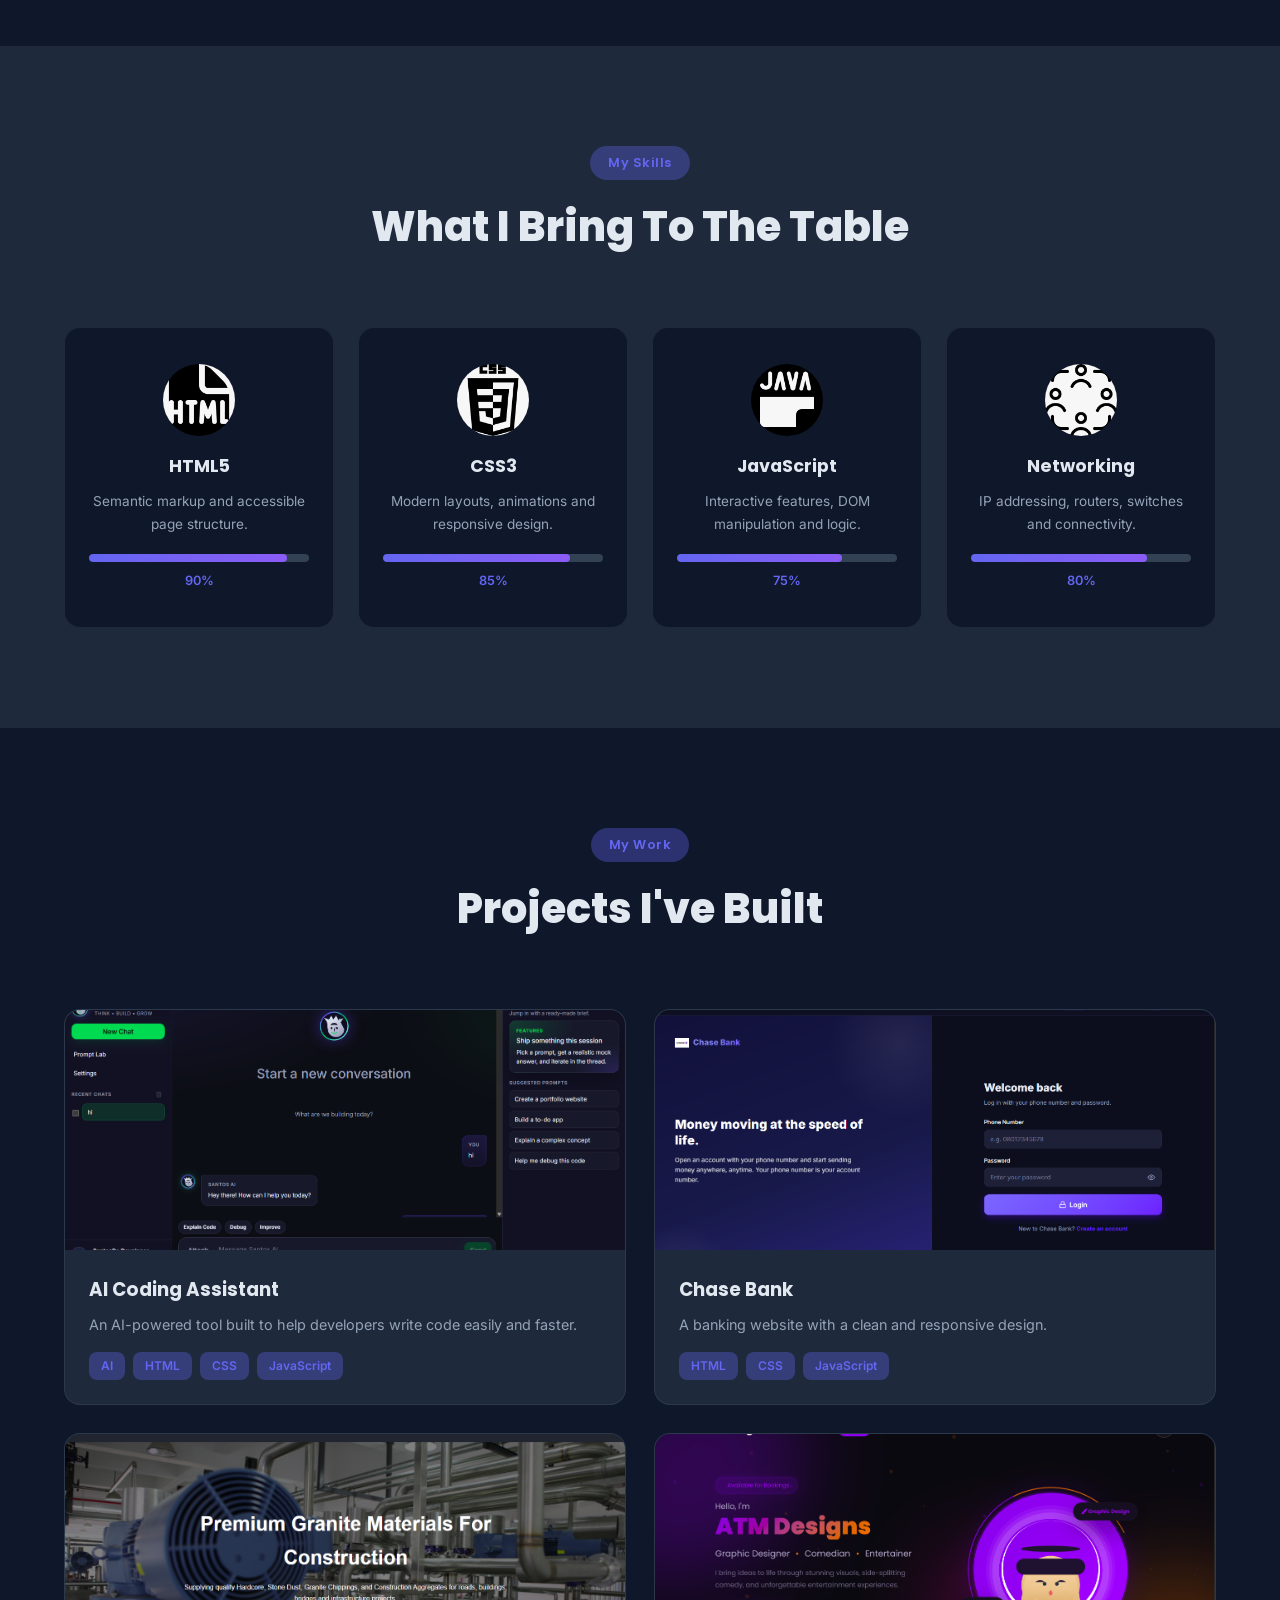
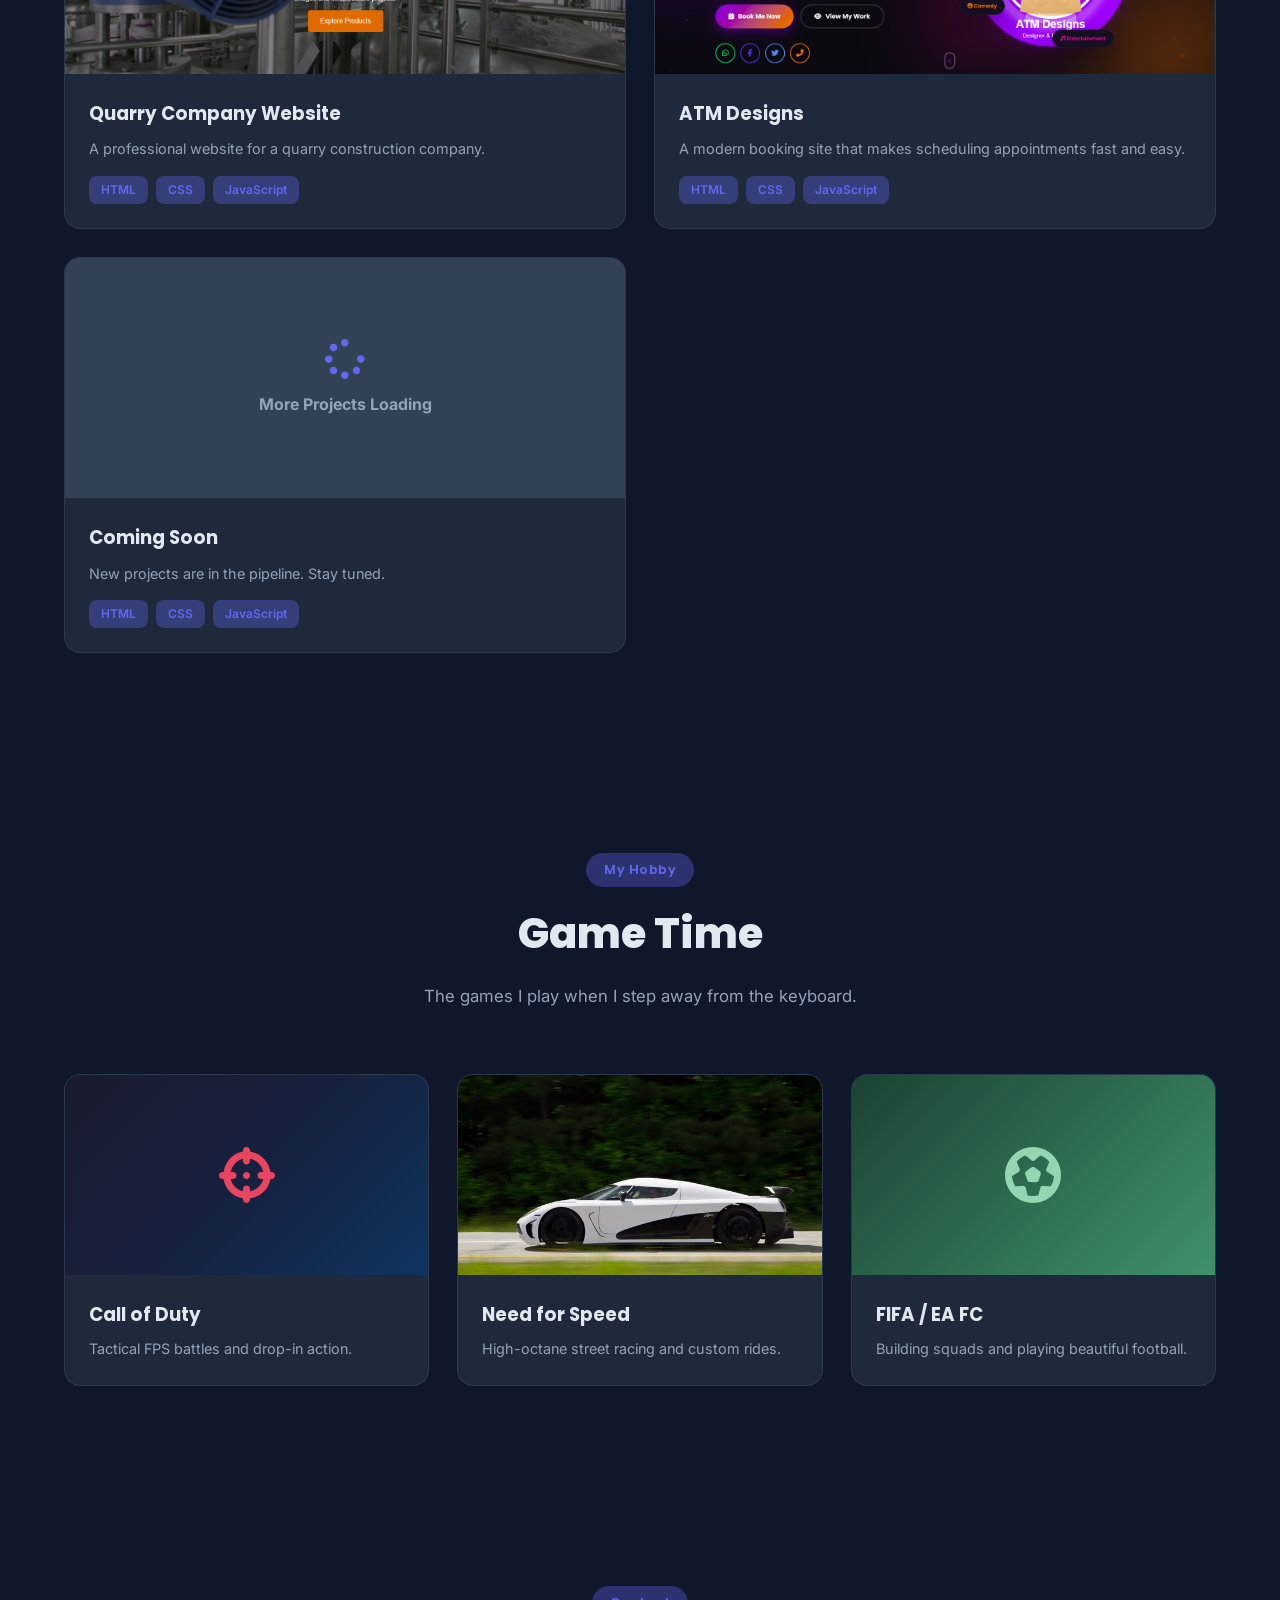
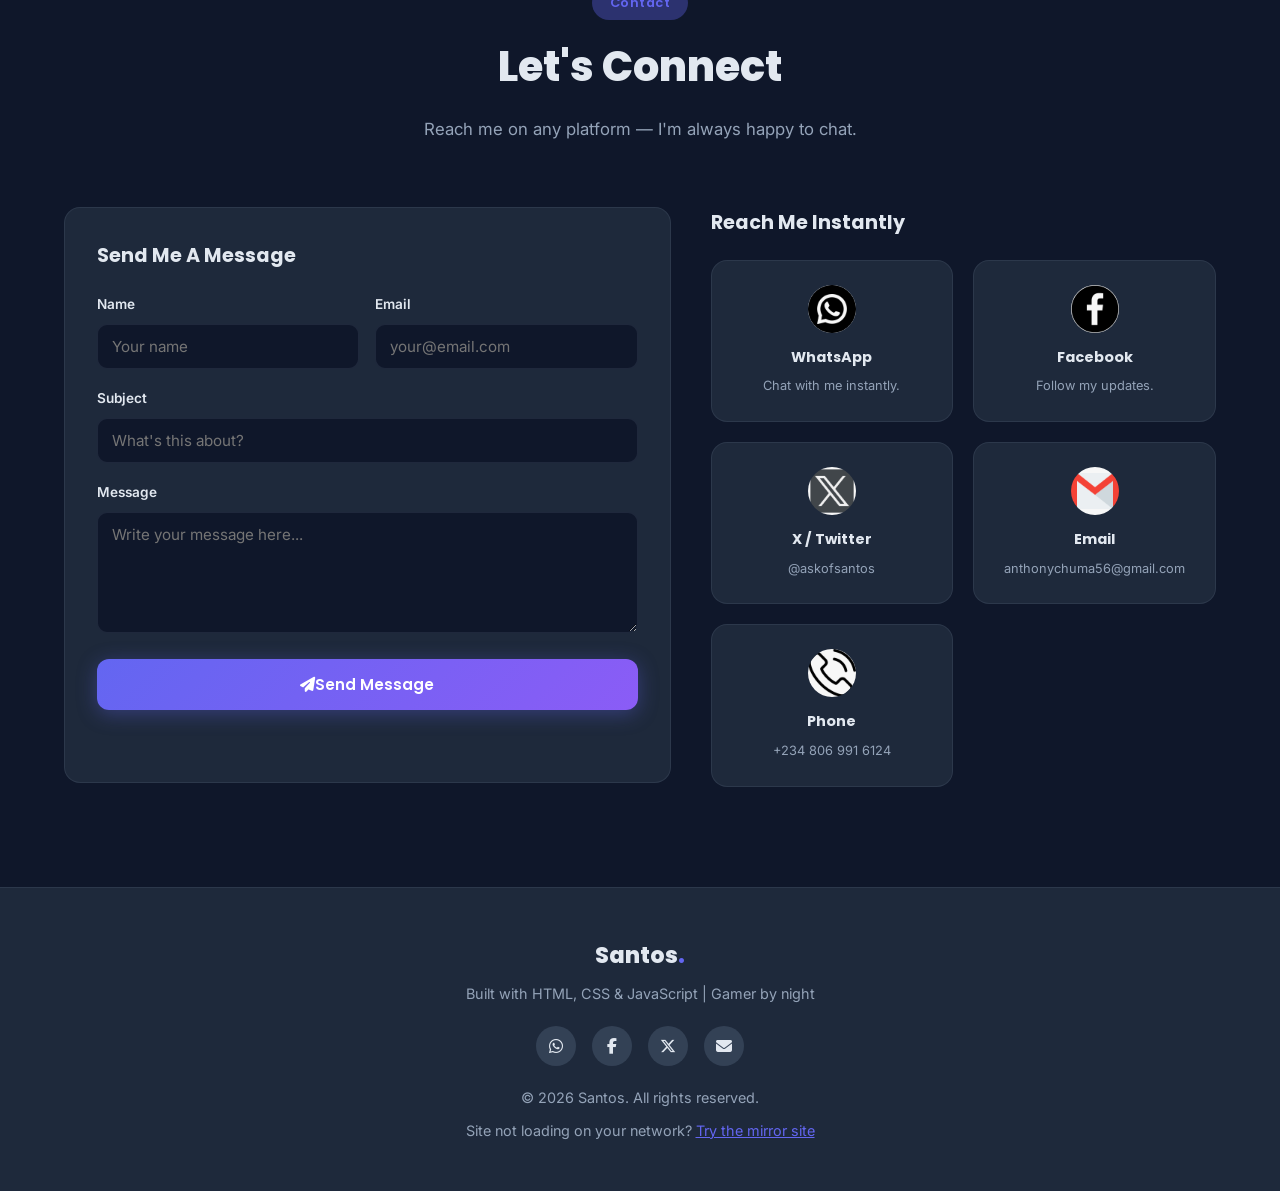
==== commit 52d57f13: "Re-add more projects loading placeholder" ====
--- a/index.html
+++ b/index.html
@@ -241,6 +241,21 @@
           <div class="project-info">
             <h3>ATM Designs</h3>
             <p>A modern booking site that makes scheduling appointments fast and easy.</p>
+            <div class="project-tags">
+              <span>HTML</span><span>CSS</span><span>JavaScript</span>
+            </div>
+          </div>
+        </div>
+        <div class="project-card reveal">
+          <div class="project-img">
+            <div class="project-placeholder">
+              <i class="fas fa-spinner fa-spin"></i>
+              <h3>More Projects Loading</h3>
+            </div>
+          </div>
+          <div class="project-info">
+            <h3>Coming Soon</h3>
+            <p>New projects are in the pipeline. Stay tuned.</p>
             <div class="project-tags">
               <span>HTML</span><span>CSS</span><span>JavaScript</span>
             </div>
